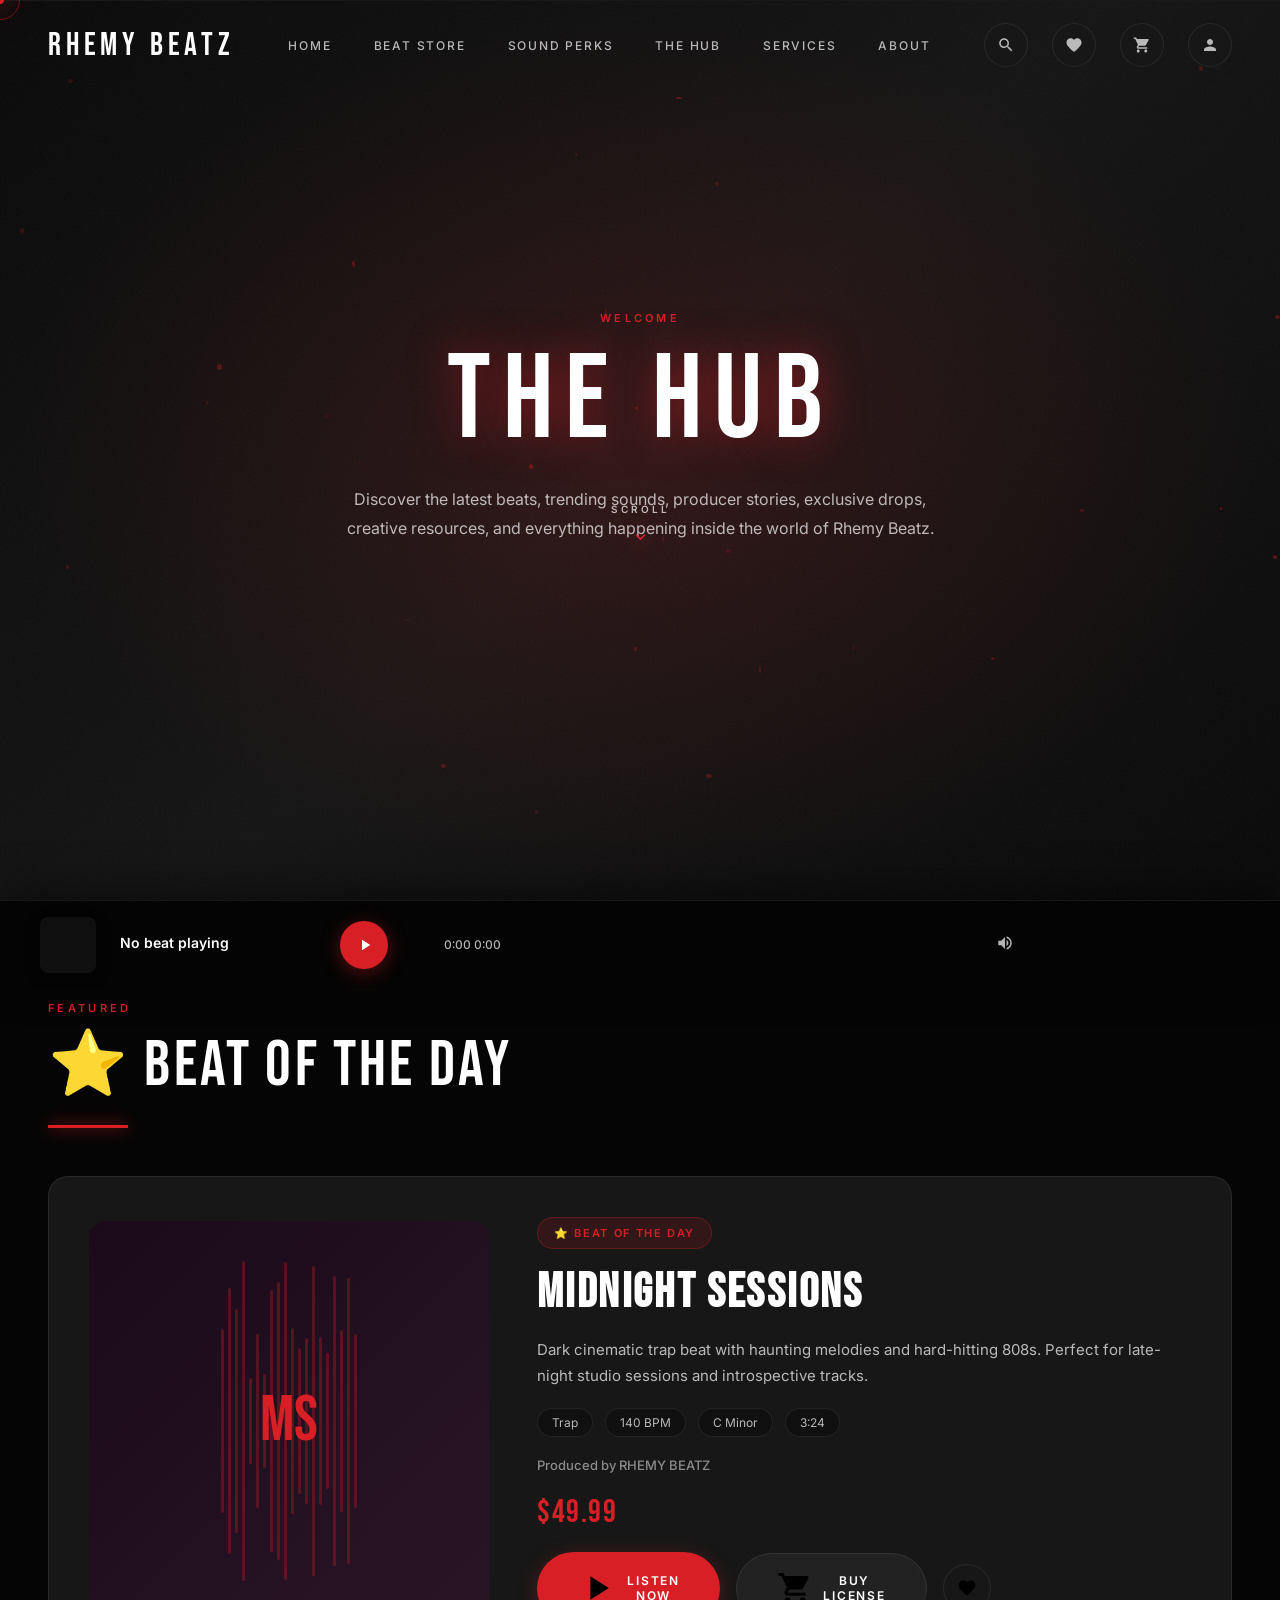
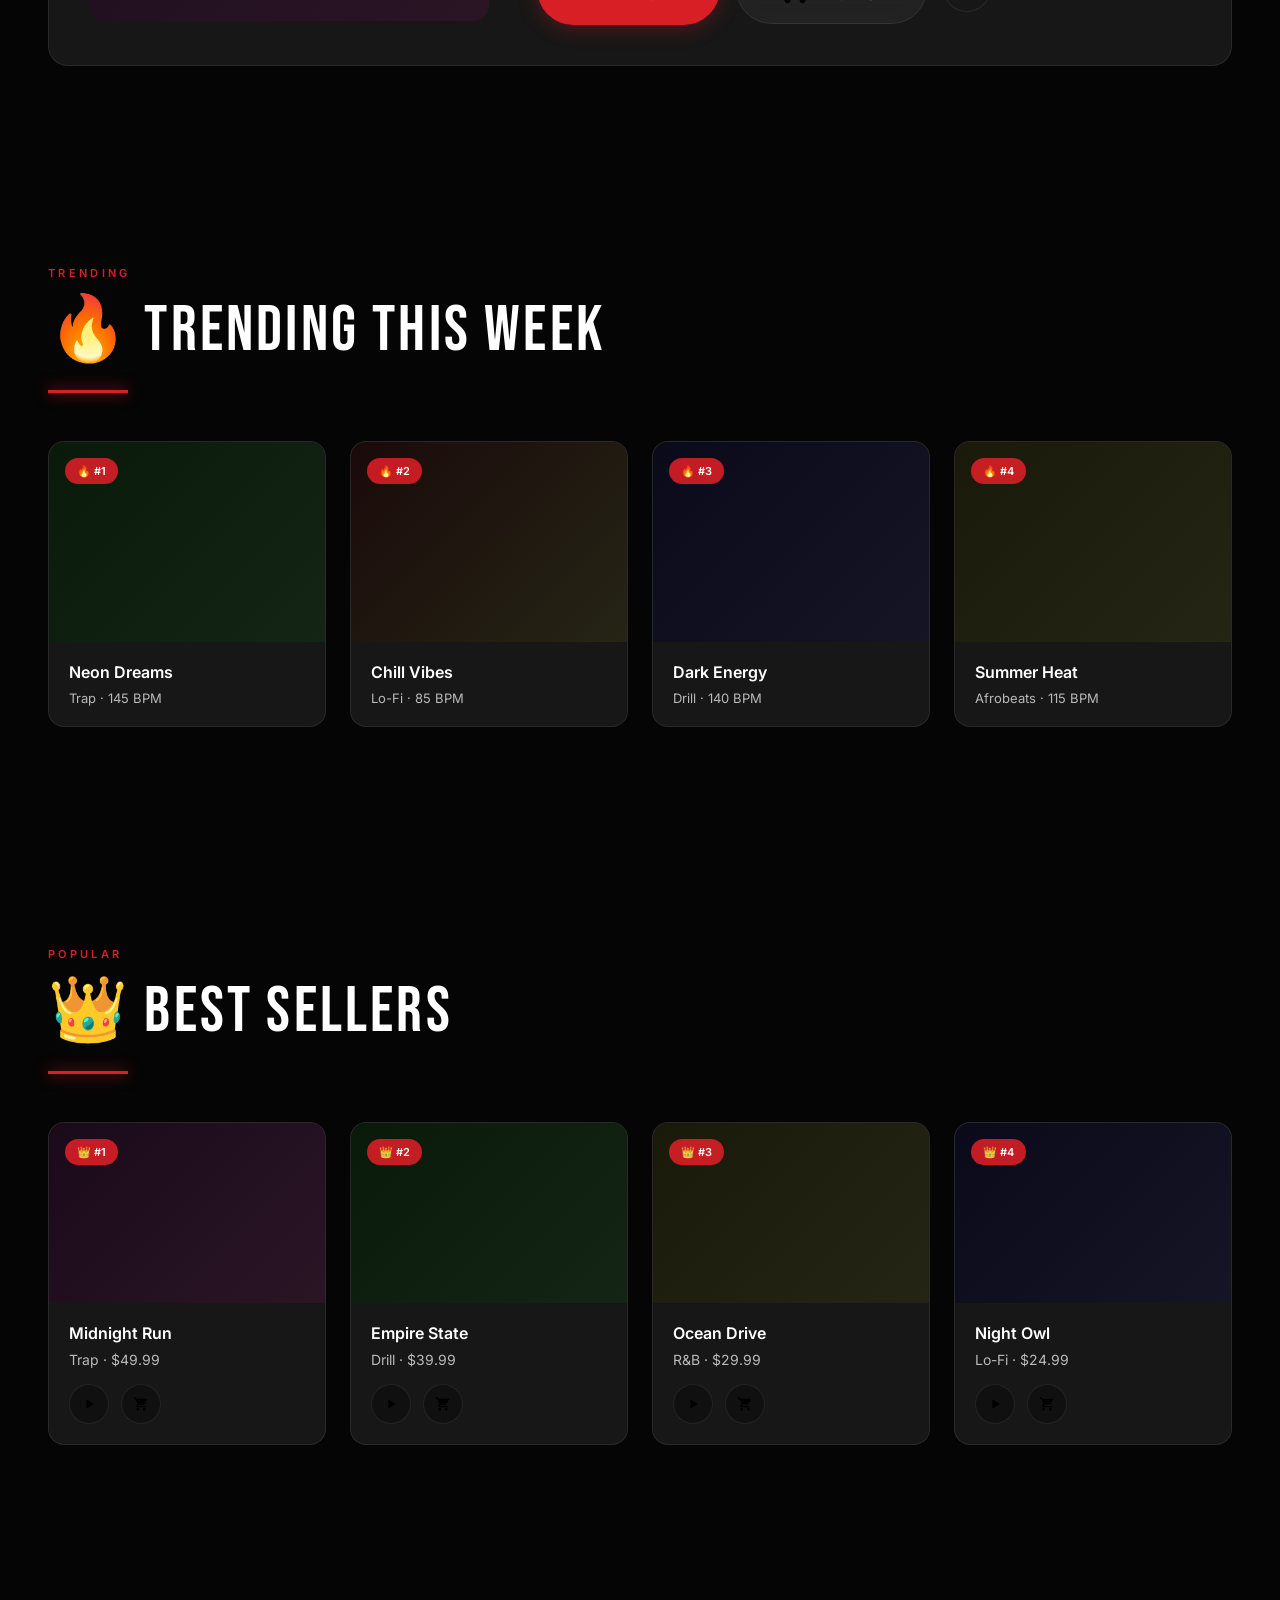
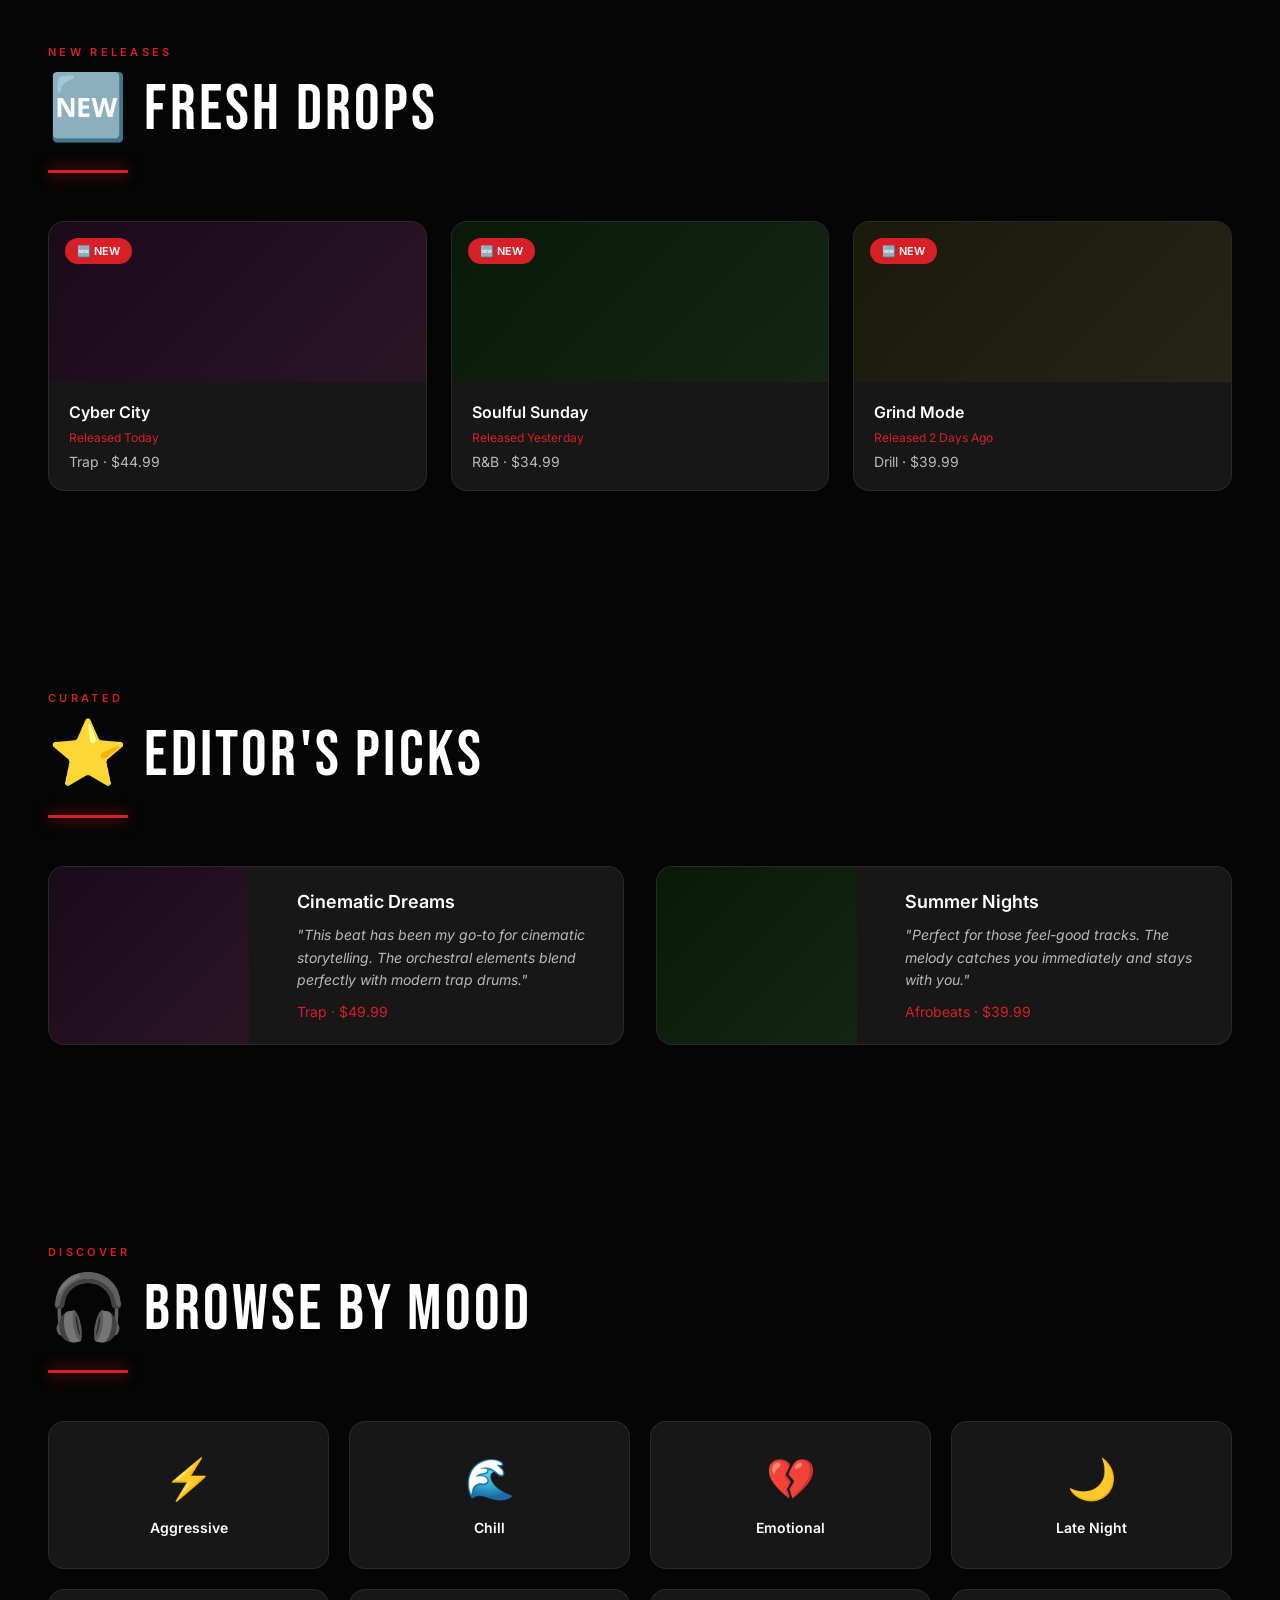
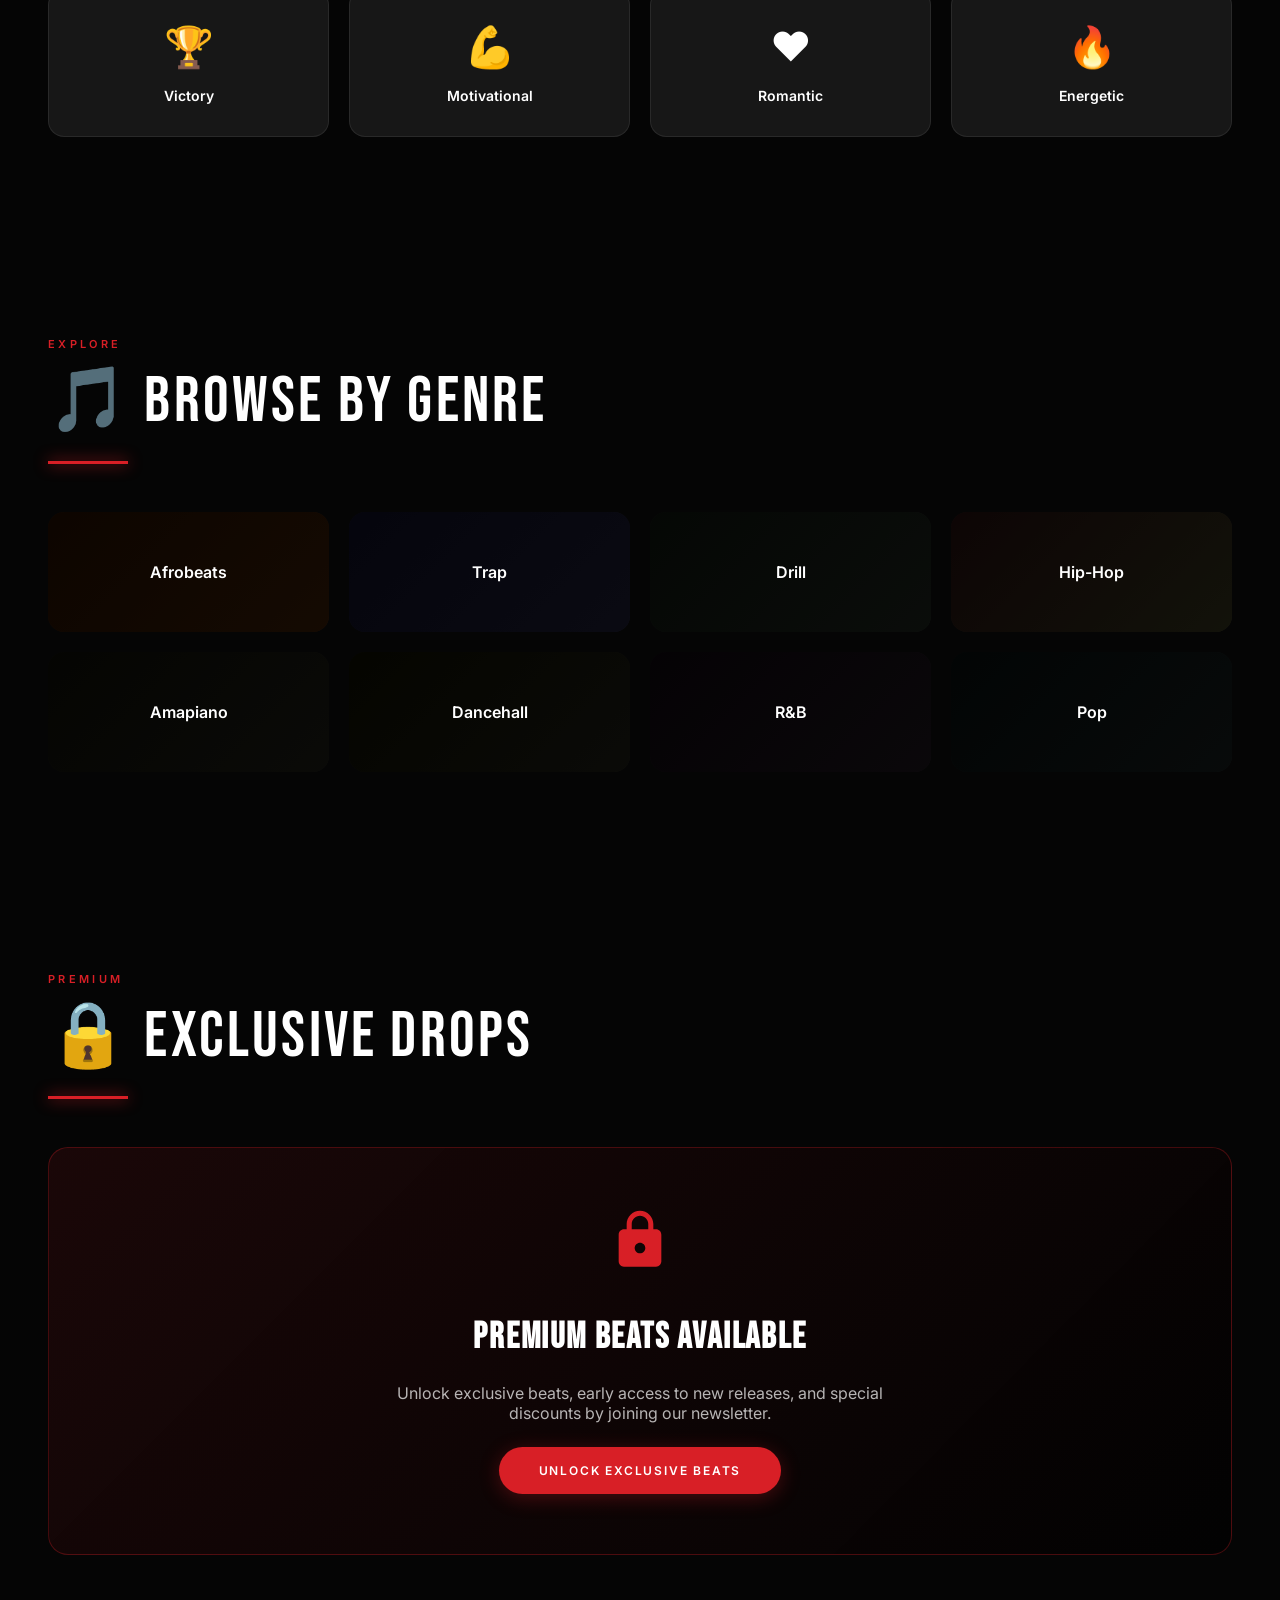
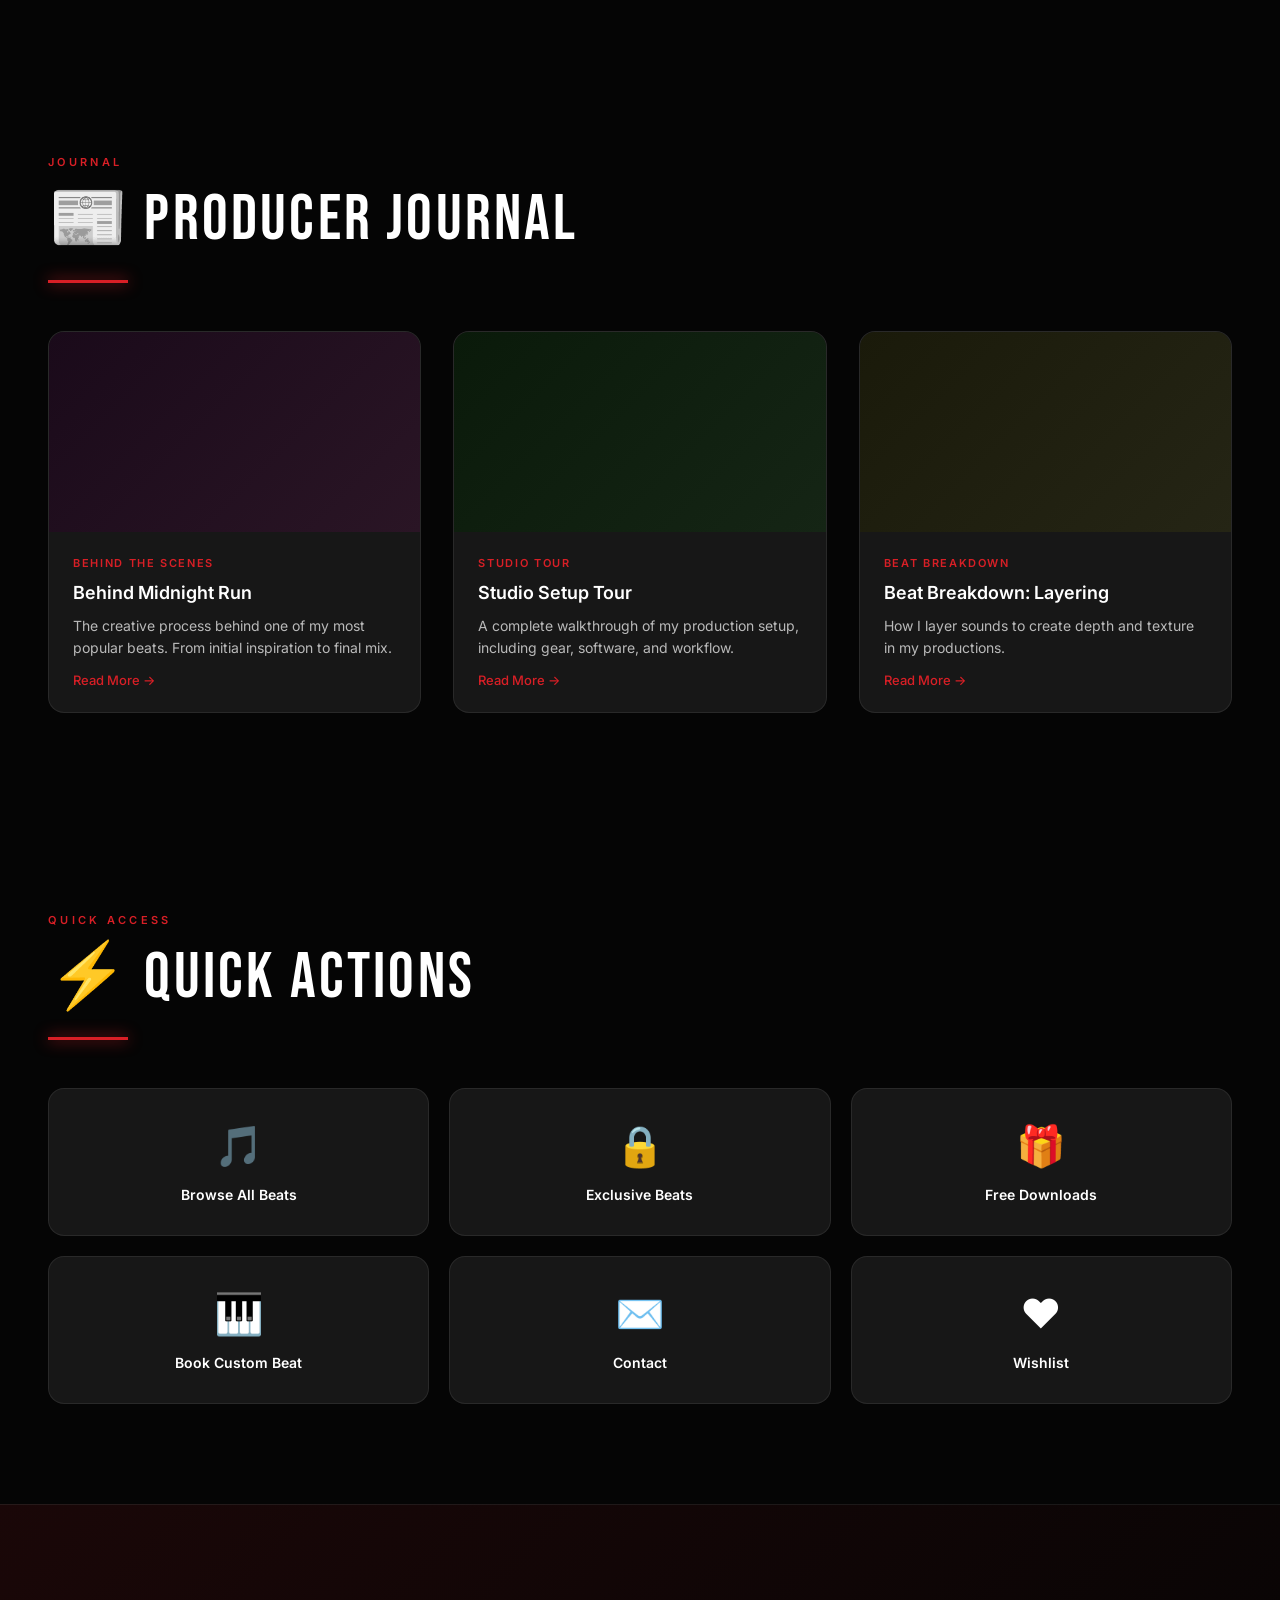
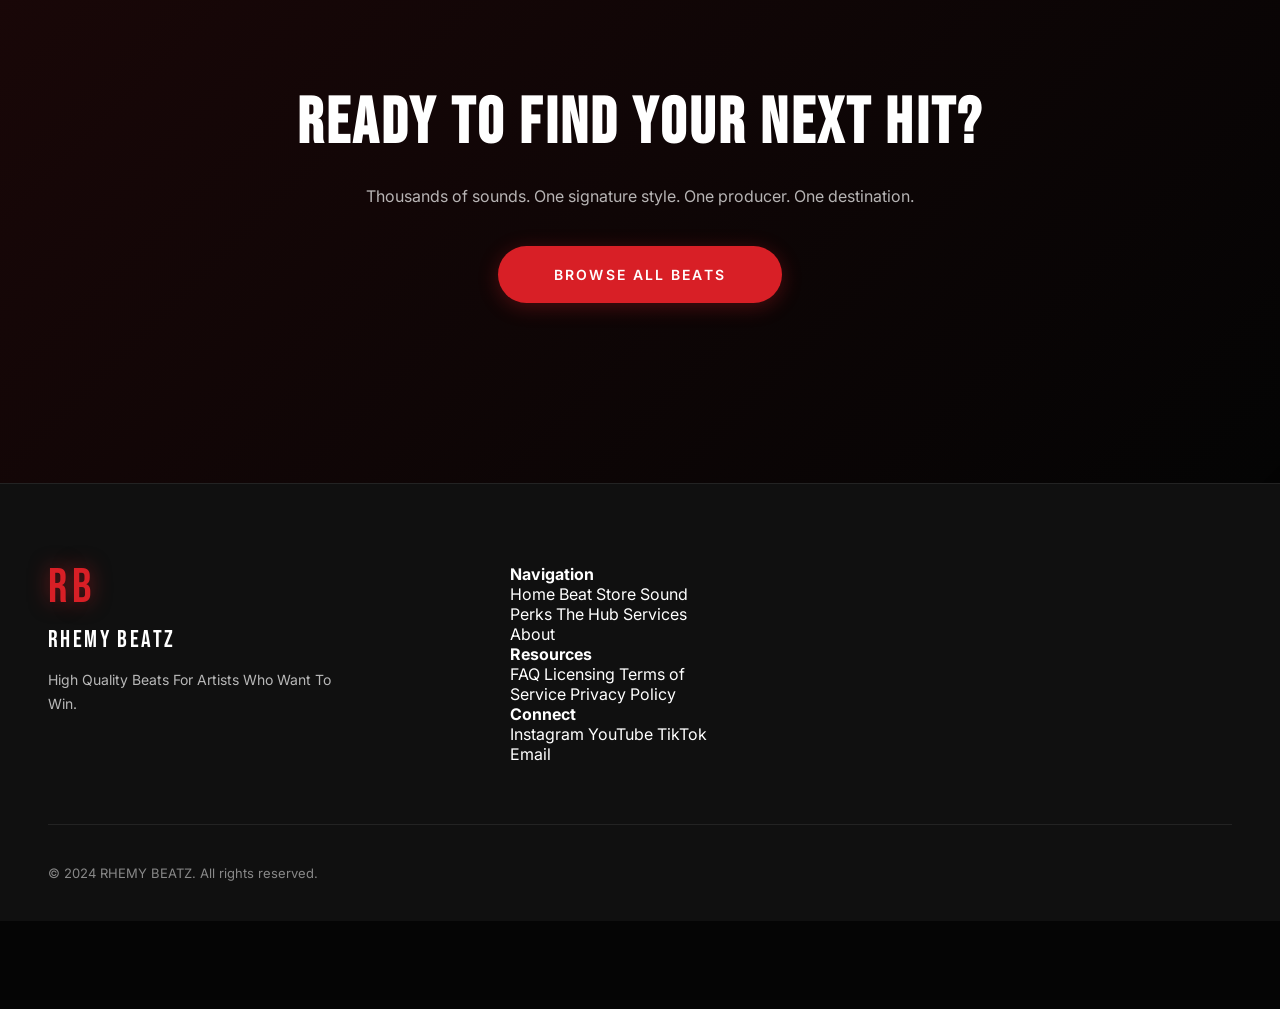
==== hub.html @ 39e66a31 "Fixed the fonts and branding names" ====
<!DOCTYPE html>
<html lang="en">
<head>
  <meta charset="UTF-8" />
  <meta name="viewport" content="width=device-width, initial-scale=1.0" />
  <title>The Hub | Rhemy Beatz</title>
  <meta name="description" content="Discover trending beats, fresh releases, producer stories, exclusive drops, curated collections, and everything happening inside the world of Rhemy Beatz." />
  <link rel="stylesheet" href="styles.css" />
</head>
<body>

<!-- ═══════════════════════════════════════════ LOADING SCREEN ══ -->
<div class="loading-screen" id="loading-screen">
  <div class="loading-particles" id="loading-particles"></div>
  <div class="loading-noise"></div>
  <div class="loading-vignette"></div>
  <div class="loading-content">
    <div class="loading-wordmark">RHEMY BEATZ</div>
    <div class="loading-waveform" id="loading-waveform"></div>
  </div>
</div>

<!-- ═══════════════════════════════════════════ CUSTOM CURSOR ══ -->
<div class="cursor" id="cursor"></div>
<div class="cursor-ring" id="cursor-ring"></div>

<!-- ═══════════════════════════════════════════ NAV ══ -->
<nav id="nav">
  <a href="index.html" class="nav-logo">RHEMY BEATZ</a>
  <div class="nav-links">
    <a href="index.html">Home</a>
    <a href="index.html#beats">Beat Store</a>
    <a href="index.html#sound-perks">Sound Perks</a>
    <a href="hub.html" class="active">The Hub</a>
    <a href="index.html#services">Services</a>
    <a href="index.html#about">About</a>
  </div>
  <div class="nav-actions">
    <button class="nav-action-btn" title="Search">
      <svg viewBox="0 0 24 24"><path d="M15.5 14h-.79l-.28-.27C15.41 12.59 16 11.11 16 9.5 16 5.91 13.09 3 9.5 3S3 5.91 3 9.5 5.91 16 9.5 16c1.61 0 3.09-.59 4.23-1.57l.27.28v.79l5 4.99L20.49 19l-4.99-5zm-6 0C7.01 14 5 11.99 5 9.5S7.01 5 9.5 5 14 7.01 14 9.5 11.99 14 9.5 14z"/></svg>
    </button>
    <button class="nav-action-btn" title="Wishlist">
      <svg viewBox="0 0 24 24"><path d="M12 21.35l-1.45-1.32C5.4 15.36 2 12.28 2 8.5 2 5.42 4.42 3 7.5 3c1.74 0 3.41.81 4.5 2.09C13.09 3.81 14.76 3 16.5 3 19.58 3 22 5.42 22 8.5c0 3.78-3.4 6.86-8.55 11.54L12 21.35z"/></svg>
    </button>
    <button class="nav-action-btn" title="Cart">
      <svg viewBox="0 0 24 24"><path d="M7 18c-1.1 0-1.99.9-1.99 2S5.9 22 7 22s2-.9 2-2-.9-2-2-2zM1 2v2h2l3.6 7.59-1.35 2.45c-.16.28-.25.61-.25.96 0 1.1.9 2 2 2h12v-2H7.42c-.14 0-.25-.11-.25-.25l.03-.12.9-1.63h7.45c.75 0 1.41-.41 1.75-1.03l3.58-6.49c.08-.14.12-.31.12-.48 0-.55-.45-1-1-1H5.21l-.94-2H1zm16 16c-1.1 0-1.99.9-1.99 2s.89 2 1.99 2 2-.9 2-2-.9-2-2-2z"/></svg>
    </button>
    <button class="nav-action-btn" title="Login">
      <svg viewBox="0 0 24 24"><path d="M12 12c2.21 0 4-1.79 4-4s-1.79-4-4-4-4 1.79-4 4 1.79 4 4 4zm0 2c-2.67 0-8 1.34-8 4v2h16v-2c0-2.66-5.33-4-8-4z"/></svg>
    </button>
    <button class="mobile-menu-btn" id="mobile-menu-btn" aria-label="Open menu" aria-expanded="false">
      <span class="hamburger-line"></span>
      <span class="hamburger-line"></span>
      <span class="hamburger-line"></span>
    </button>
  </div>
</nav>

<!-- ═══════════════════════════════════════════ MOBILE MENU ══ -->
<div class="mobile-menu" id="mobile-menu" aria-hidden="true">
  <div class="mobile-menu-overlay" id="mobile-menu-overlay"></div>
  <div class="mobile-menu-panel">
    <div class="mobile-menu-header">
      <div class="mobile-menu-logo">RHEMY BEATZ</div>
      <button class="mobile-menu-close" id="mobile-menu-close" aria-label="Close menu">
        <span class="hamburger-line"></span>
        <span class="hamburger-line"></span>
      </button>
    </div>
    <div class="mobile-menu-content">
      <nav class="mobile-menu-nav">
        <a href="index.html" class="mobile-menu-link" data-delay="0">Home</a>
        <a href="index.html#beats" class="mobile-menu-link" data-delay="50">Beat Store</a>
        <a href="index.html#sound-perks" class="mobile-menu-link" data-delay="100">Sound Perks</a>
        <a href="hub.html" class="mobile-menu-link active" data-delay="150">The Hub</a>
        <a href="index.html#services" class="mobile-menu-link" data-delay="200">Services</a>
        <a href="index.html#about" class="mobile-menu-link" data-delay="250">About</a>
      </nav>
      <div class="mobile-menu-divider"></div>
      <div class="mobile-menu-actions">
        <a href="#" class="mobile-menu-action" data-delay="300">
          <svg viewBox="0 0 24 24"><path d="M15.5 14h-.79l-.28-.27C15.41 12.59 16 11.11 16 9.5 16 5.91 13.09 3 9.5 3S3 5.91 3 9.5 5.91 16 9.5 16c1.61 0 3.09-.59 4.23-1.57l.27.28v.79l5 4.99L20.49 19l-4.99-5zm-6 0C7.01 14 5 11.99 5 9.5S7.01 5 9.5 5 14 7.01 14 9.5 11.99 14 9.5 14z"/></svg>
          Search
        </a>
        <a href="#" class="mobile-menu-action" data-delay="350">
          <svg viewBox="0 0 24 24"><path d="M12 21.35l-1.45-1.32C5.4 15.36 2 12.28 2 8.5 2 5.42 4.42 3 7.5 3c1.74 0 3.41.81 4.5 2.09C13.09 3.81 14.76 3 16.5 3 19.58 3 22 5.42 22 8.5c0 3.78-3.4 6.86-8.55 11.54L12 21.35z"/></svg>
          Wishlist
        </a>
        <a href="#" class="mobile-menu-action" data-delay="400">
          <svg viewBox="0 0 24 24"><path d="M7 18c-1.1 0-1.99.9-1.99 2S5.9 22 7 22s2-.9 2-2-.9-2-2-2zM1 2v2h2l3.6 7.59-1.35 2.45c-.16.28-.25.61-.25.96 0 1.1.9 2 2 2h12v-2H7.42c-.14 0-.25-.11-.25-.25l.03-.12.9-1.63h7.45c.75 0 1.41-.41 1.75-1.03l3.58-6.49c.08-.14.12-.31.12-.48 0-.55-.45-1-1-1H5.21l-.94-2H1zm16 16c-1.1 0-1.99.9-1.99 2s.89 2 1.99 2 2-.9 2-2-.9-2-2-2z"/></svg>
          Cart
        </a>
        <a href="#" class="mobile-menu-action" data-delay="450">
          <svg viewBox="0 0 24 24"><path d="M12 12c2.21 0 4-1.79 4-4s-1.79-4-4-4-4 1.79-4 4 1.79 4 4 4zm0 2c-2.67 0-8 1.34-8 4v2h16v-2c0-2.66-5.33-4-8-4z"/></svg>
          Login
        </a>
      </div>
      <div class="mobile-menu-now-playing" id="mobile-menu-now-playing">
        <div class="mobile-menu-np-art" id="mobile-menu-np-art">
          <span id="mobile-menu-np-initials"></span>
        </div>
        <div class="mobile-menu-np-info">
          <div class="mobile-menu-np-title" id="mobile-menu-np-title">No beat playing</div>
          <div class="mobile-menu-np-genre" id="mobile-menu-np-genre"></div>
        </div>
        <button class="mobile-menu-np-play" id="mobile-menu-np-play">
          <svg class="icon-play" viewBox="0 0 24 24"><path d="M8 5v14l11-7z"/></svg>
          <svg class="icon-pause" viewBox="0 0 24 24"><path d="M6 19h4V5H6v14zm8-14v14h4V5h-4z"/></svg>
        </button>
      </div>
    </div>
  </div>
</div>

<!-- ═══════════════════════════════════════════ THE HUB ══ -->
<section id="the-hub">
  <!-- Hero -->
  <div class="hub-hero">
    <div class="hub-hero-bg"></div>
    <div class="hub-hero-overlay"></div>
    <div class="hub-hero-noise"></div>
    <div class="hub-hero-particles" id="hub-hero-particles"></div>
    <div class="hub-hero-content">
      <div class="section-label">Welcome</div>
      <h1 class="hub-hero-title">THE HUB</h1>
      <p class="hub-hero-subtitle">Discover the latest beats, trending sounds, producer stories, exclusive drops, creative resources, and everything happening inside the world of Rhemy Beatz.</p>
      <div class="hub-hero-scroll">
        <div class="scroll-text">SCROLL</div>
        <div class="scroll-arrow">
          <svg viewBox="0 0 24 24"><path d="M7.41 8.59L12 13.17l4.59-4.58L18 10l-6 6-6-6 1.41-1.41z"/></svg>
        </div>
      </div>
    </div>
  </div>

  <!-- Beat of the Day -->
  <div class="hub-section">
    <div class="section-label">Featured</div>
    <h2 class="section-title">⭐ Beat of the Day</h2>
    <div class="section-divider"></div>
    <div class="beat-of-day">
      <div class="bod-artwork" style="background: linear-gradient(135deg, #1a0a1a 0%, #2a1525 100%)">
        <span class="bod-initials">MS</span>
        <div class="bod-waveform" id="bod-waveform"></div>
      </div>
      <div class="bod-content">
        <div class="bod-badge">⭐ Beat of the Day</div>
        <h3 class="bod-title">Midnight Sessions</h3>
        <p class="bod-desc">Dark cinematic trap beat with haunting melodies and hard-hitting 808s. Perfect for late-night studio sessions and introspective tracks.</p>
        <div class="bod-meta">
          <span class="bod-tag">Trap</span>
          <span class="bod-tag">140 BPM</span>
          <span class="bod-tag">C Minor</span>
          <span class="bod-tag">3:24</span>
        </div>
        <div class="bod-producer">Produced by RHEMY BEATZ</div>
        <div class="bod-price">$49.99</div>
        <div class="bod-actions">
          <button class="btn btn-primary" onclick="playBeat(1)">
            <svg viewBox="0 0 24 24"><path d="M8 5v14l11-7z"/></svg>
            Listen Now
          </button>
          <button class="btn btn-outline">
            <svg viewBox="0 0 24 24"><path d="M7 18c-1.1 0-1.99.9-1.99 2S5.9 22 7 22s2-.9 2-2-.9-2-2-2zM1 2v2h2l3.6 7.59-1.35 2.45c-.16.28-.25.61-.25.96 0 1.1.9 2 2 2h12v-2H7.42c-.14 0-.25-.11-.25-.25l.03-.12.9-1.63h7.45c.75 0 1.41-.41 1.75-1.03l3.58-6.49c.08-.14.12-.31.12-.48 0-.55-.45-1-1-1H5.21l-.94-2H1zm16 16c-1.1 0-1.99.9-1.99 2s.89 2 1.99 2 2-.9 2-2-.9-2-2-2z"/></svg>
            Buy License
          </button>
          <button class="bod-wishlist" title="Add to Wishlist">
            <svg viewBox="0 0 24 24"><path d="M12 21.35l-1.45-1.32C5.4 15.36 2 12.28 2 8.5 2 5.42 4.42 3 7.5 3c1.74 0 3.41.81 4.5 2.09C13.09 3.81 14.76 3 16.5 3 19.58 3 22 5.42 22 8.5c0 3.78-3.4 6.86-8.55 11.54L12 21.35z"/></svg>
          </button>
        </div>
      </div>
    </div>
  </div>

  <!-- Trending This Week -->
  <div class="hub-section">
    <div class="section-label">Trending</div>
    <h2 class="section-title">🔥 Trending This Week</h2>
    <div class="section-divider"></div>
    <div class="trending-carousel">
      <div class="trending-card">
        <div class="trending-artwork" style="background: linear-gradient(135deg, #0a1a0a 0%, #152515 100%)">
          <span class="trending-badge">🔥 #1</span>
          <div class="trending-waveform"></div>
        </div>
        <div class="trending-info">
          <h3 class="trending-title">Neon Dreams</h3>
          <div class="trending-meta">Trap · 145 BPM</div>
        </div>
      </div>
      <div class="trending-card">
        <div class="trending-artwork" style="background: linear-gradient(135deg, #1a0a0a 0%, #252515 100%)">
          <span class="trending-badge">🔥 #2</span>
          <div class="trending-waveform"></div>
        </div>
        <div class="trending-info">
          <h3 class="trending-title">Chill Vibes</h3>
          <div class="trending-meta">Lo-Fi · 85 BPM</div>
        </div>
      </div>
      <div class="trending-card">
        <div class="trending-artwork" style="background: linear-gradient(135deg, #0a0a1a 0%, #151525 100%)">
          <span class="trending-badge">🔥 #3</span>
          <div class="trending-waveform"></div>
        </div>
        <div class="trending-info">
          <h3 class="trending-title">Dark Energy</h3>
          <div class="trending-meta">Drill · 140 BPM</div>
        </div>
      </div>
      <div class="trending-card">
        <div class="trending-artwork" style="background: linear-gradient(135deg, #1a1a0a 0%, #252515 100%)">
          <span class="trending-badge">🔥 #4</span>
          <div class="trending-waveform"></div>
        </div>
        <div class="trending-info">
          <h3 class="trending-title">Summer Heat</h3>
          <div class="trending-meta">Afrobeats · 115 BPM</div>
        </div>
      </div>
    </div>
  </div>

  <!-- Best Sellers -->
  <div class="hub-section">
    <div class="section-label">Popular</div>
    <h2 class="section-title">👑 Best Sellers</h2>
    <div class="section-divider"></div>
    <div class="bestsellers-grid">
      <div class="bestseller-card">
        <div class="bestseller-artwork" style="background: linear-gradient(135deg, #1a0a1a 0%, #2a1525 100%)">
          <span class="bestseller-badge">👑 #1</span>
        </div>
        <div class="bestseller-info">
          <h3 class="bestseller-title">Midnight Run</h3>
          <div class="bestseller-meta">Trap · $49.99</div>
          <div class="bestseller-actions">
            <button class="bestseller-play" title="Quick Play">
              <svg viewBox="0 0 24 24"><path d="M8 5v14l11-7z"/></svg>
            </button>
            <button class="bestseller-buy" title="Quick Buy">
              <svg viewBox="0 0 24 24"><path d="M7 18c-1.1 0-1.99.9-1.99 2S5.9 22 7 22s2-.9 2-2-.9-2-2-2zM1 2v2h2l3.6 7.59-1.35 2.45c-.16.28-.25.61-.25.96 0 1.1.9 2 2 2h12v-2H7.42c-.14 0-.25-.11-.25-.25l.03-.12.9-1.63h7.45c.75 0 1.41-.41 1.75-1.03l3.58-6.49c.08-.14.12-.31.12-.48 0-.55-.45-1-1-1H5.21l-.94-2H1zm16 16c-1.1 0-1.99.9-1.99 2s.89 2 1.99 2 2-.9 2-2-.9-2-2-2z"/></svg>
            </button>
          </div>
        </div>
      </div>
      <div class="bestseller-card">
        <div class="bestseller-artwork" style="background: linear-gradient(135deg, #0a1a0a 0%, #152515 100%)">
          <span class="bestseller-badge">👑 #2</span>
        </div>
        <div class="bestseller-info">
          <h3 class="bestseller-title">Empire State</h3>
          <div class="bestseller-meta">Drill · $39.99</div>
          <div class="bestseller-actions">
            <button class="bestseller-play" title="Quick Play">
              <svg viewBox="0 0 24 24"><path d="M8 5v14l11-7z"/></svg>
            </button>
            <button class="bestseller-buy" title="Quick Buy">
              <svg viewBox="0 0 24 24"><path d="M7 18c-1.1 0-1.99.9-1.99 2S5.9 22 7 22s2-.9 2-2-.9-2-2-2zM1 2v2h2l3.6 7.59-1.35 2.45c-.16.28-.25.61-.25.96 0 1.1.9 2 2 2h12v-2H7.42c-.14 0-.25-.11-.25-.25l.03-.12.9-1.63h7.45c.75 0 1.41-.41 1.75-1.03l3.58-6.49c.08-.14.12-.31.12-.48 0-.55-.45-1-1-1H5.21l-.94-2H1zm16 16c-1.1 0-1.99.9-1.99 2s.89 2 1.99 2 2-.9 2-2-.9-2-2-2z"/></svg>
            </button>
          </div>
        </div>
      </div>
      <div class="bestseller-card">
        <div class="bestseller-artwork" style="background: linear-gradient(135deg, #1a1a0a 0%, #252515 100%)">
          <span class="bestseller-badge">👑 #3</span>
        </div>
        <div class="bestseller-info">
          <h3 class="bestseller-title">Ocean Drive</h3>
          <div class="bestseller-meta">R&B · $29.99</div>
          <div class="bestseller-actions">
            <button class="bestseller-play" title="Quick Play">
              <svg viewBox="0 0 24 24"><path d="M8 5v14l11-7z"/></svg>
            </button>
            <button class="bestseller-buy" title="Quick Buy">
              <svg viewBox="0 0 24 24"><path d="M7 18c-1.1 0-1.99.9-1.99 2S5.9 22 7 22s2-.9 2-2-.9-2-2-2zM1 2v2h2l3.6 7.59-1.35 2.45c-.16.28-.25.61-.25.96 0 1.1.9 2 2 2h12v-2H7.42c-.14 0-.25-.11-.25-.25l.03-.12.9-1.63h7.45c.75 0 1.41-.41 1.75-1.03l3.58-6.49c.08-.14.12-.31.12-.48 0-.55-.45-1-1-1H5.21l-.94-2H1zm16 16c-1.1 0-1.99.9-1.99 2s.89 2 1.99 2 2-.9 2-2-.9-2-2-2z"/></svg>
            </button>
          </div>
        </div>
      </div>
      <div class="bestseller-card">
        <div class="bestseller-artwork" style="background: linear-gradient(135deg, #0a0a1a 0%, #151525 100%)">
          <span class="bestseller-badge">👑 #4</span>
        </div>
        <div class="bestseller-info">
          <h3 class="bestseller-title">Night Owl</h3>
          <div class="bestseller-meta">Lo-Fi · $24.99</div>
          <div class="bestseller-actions">
            <button class="bestseller-play" title="Quick Play">
              <svg viewBox="0 0 24 24"><path d="M8 5v14l11-7z"/></svg>
            </button>
            <button class="bestseller-buy" title="Quick Buy">
              <svg viewBox="0 0 24 24"><path d="M7 18c-1.1 0-1.99.9-1.99 2S5.9 22 7 22s2-.9 2-2-.9-2-2-2zM1 2v2h2l3.6 7.59-1.35 2.45c-.16.28-.25.61-.25.96 0 1.1.9 2 2 2h12v-2H7.42c-.14 0-.25-.11-.25-.25l.03-.12.9-1.63h7.45c.75 0 1.41-.41 1.75-1.03l3.58-6.49c.08-.14.12-.31.12-.48 0-.55-.45-1-1-1H5.21l-.94-2H1zm16 16c-1.1 0-1.99.9-1.99 2s.89 2 1.99 2 2-.9 2-2-.9-2-2-2z"/></svg>
            </button>
          </div>
        </div>
      </div>
    </div>
  </div>

  <!-- Fresh Drops -->
  <div class="hub-section">
    <div class="section-label">New Releases</div>
    <h2 class="section-title">🆕 Fresh Drops</h2>
    <div class="section-divider"></div>
    <div class="fresh-drops-grid">
      <div class="fresh-drop-card">
        <div class="fresh-drop-artwork" style="background: linear-gradient(135deg, #1a0a1a 0%, #2a1525 100%)">
          <span class="fresh-badge">🆕 NEW</span>
        </div>
        <div class="fresh-drop-info">
          <h3 class="fresh-drop-title">Cyber City</h3>
          <div class="fresh-drop-date">Released Today</div>
          <div class="fresh-drop-meta">Trap · $44.99</div>
        </div>
      </div>
      <div class="fresh-drop-card">
        <div class="fresh-drop-artwork" style="background: linear-gradient(135deg, #0a1a0a 0%, #152515 100%)">
          <span class="fresh-badge">🆕 NEW</span>
        </div>
        <div class="fresh-drop-info">
          <h3 class="fresh-drop-title">Soulful Sunday</h3>
          <div class="fresh-drop-date">Released Yesterday</div>
          <div class="fresh-drop-meta">R&B · $34.99</div>
        </div>
      </div>
      <div class="fresh-drop-card">
        <div class="fresh-drop-artwork" style="background: linear-gradient(135deg, #1a1a0a 0%, #252515 100%)">
          <span class="fresh-badge">🆕 NEW</span>
        </div>
        <div class="fresh-drop-info">
          <h3 class="fresh-drop-title">Grind Mode</h3>
          <div class="fresh-drop-date">Released 2 Days Ago</div>
          <div class="fresh-drop-meta">Drill · $39.99</div>
        </div>
      </div>
    </div>
  </div>

  <!-- Editor's Picks -->
  <div class="hub-section">
    <div class="section-label">Curated</div>
    <h2 class="section-title">⭐ Editor's Picks</h2>
    <div class="section-divider"></div>
    <div class="editors-picks">
      <div class="editors-pick-card">
        <div class="editors-pick-artwork" style="background: linear-gradient(135deg, #1a0a1a 0%, #2a1525 100%)"></div>
        <div class="editors-pick-content">
          <h3 class="editors-pick-title">Cinematic Dreams</h3>
          <p class="editors-pick-note">"This beat has been my go-to for cinematic storytelling. The orchestral elements blend perfectly with modern trap drums."</p>
          <div class="editors-pick-meta">Trap · $49.99</div>
        </div>
      </div>
      <div class="editors-pick-card">
        <div class="editors-pick-artwork" style="background: linear-gradient(135deg, #0a1a0a 0%, #152515 100%)"></div>
        <div class="editors-pick-content">
          <h3 class="editors-pick-title">Summer Nights</h3>
          <p class="editors-pick-note">"Perfect for those feel-good tracks. The melody catches you immediately and stays with you."</p>
          <div class="editors-pick-meta">Afrobeats · $39.99</div>
        </div>
      </div>
    </div>
  </div>

  <!-- Browse by Mood -->
  <div class="hub-section">
    <div class="section-label">Discover</div>
    <h2 class="section-title">🎧 Browse by Mood</h2>
    <div class="section-divider"></div>
    <div class="mood-grid">
      <a href="index.html#beats" class="mood-card" data-mood="aggressive">
        <div class="mood-icon">⚡</div>
        <h3 class="mood-name">Aggressive</h3>
      </a>
      <a href="index.html#beats" class="mood-card" data-mood="chill">
        <div class="mood-icon">🌊</div>
        <h3 class="mood-name">Chill</h3>
      </a>
      <a href="index.html#beats" class="mood-card" data-mood="emotional">
        <div class="mood-icon">💔</div>
        <h3 class="mood-name">Emotional</h3>
      </a>
      <a href="index.html#beats" class="mood-card" data-mood="late-night">
        <div class="mood-icon">🌙</div>
        <h3 class="mood-name">Late Night</h3>
      </a>
      <a href="index.html#beats" class="mood-card" data-mood="victory">
        <div class="mood-icon">🏆</div>
        <h3 class="mood-name">Victory</h3>
      </a>
      <a href="index.html#beats" class="mood-card" data-mood="motivational">
        <div class="mood-icon">💪</div>
        <h3 class="mood-name">Motivational</h3>
      </a>
      <a href="index.html#beats" class="mood-card" data-mood="romantic">
        <div class="mood-icon">❤️</div>
        <h3 class="mood-name">Romantic</h3>
      </a>
      <a href="index.html#beats" class="mood-card" data-mood="energetic">
        <div class="mood-icon">🔥</div>
        <h3 class="mood-name">Energetic</h3>
      </a>
    </div>
  </div>

  <!-- Browse by Genre -->
  <div class="hub-section">
    <div class="section-label">Explore</div>
    <h2 class="section-title">🎵 Browse by Genre</h2>
    <div class="section-divider"></div>
    <div class="hub-genres-grid">
      <a href="index.html#beats" class="hub-genre-card" data-genre="Afrobeats">
        <div class="hub-genre-bg" style="background: linear-gradient(135deg, #1a0a00 0%, #2a1505 100%)"></div>
        <div class="hub-genre-content">
          <h3 class="hub-genre-name">Afrobeats</h3>
        </div>
      </a>
      <a href="index.html#beats" class="hub-genre-card" data-genre="Trap">
        <div class="hub-genre-bg" style="background: linear-gradient(135deg, #0a0a1a 0%, #151525 100%)"></div>
        <div class="hub-genre-content">
          <h3 class="hub-genre-name">Trap</h3>
        </div>
      </a>
      <a href="index.html#beats" class="hub-genre-card" data-genre="Drill">
        <div class="hub-genre-bg" style="background: linear-gradient(135deg, #0a0f0a 0%, #151a15 100%)"></div>
        <div class="hub-genre-content">
          <h3 class="hub-genre-name">Drill</h3>
        </div>
      </a>
      <a href="index.html#beats" class="hub-genre-card" data-genre="Hip-Hop">
        <div class="hub-genre-bg" style="background: linear-gradient(135deg, #1a0a0a 0%, #252515 100%)"></div>
        <div class="hub-genre-content">
          <h3 class="hub-genre-name">Hip-Hop</h3>
        </div>
      </a>
      <a href="index.html#beats" class="hub-genre-card" data-genre="Amapiano">
        <div class="hub-genre-bg" style="background: linear-gradient(135deg, #0a0a05 0%, #151510 100%)"></div>
        <div class="hub-genre-content">
          <h3 class="hub-genre-name">Amapiano</h3>
        </div>
      </a>
      <a href="index.html#beats" class="hub-genre-card" data-genre="Dancehall">
        <div class="hub-genre-bg" style="background: linear-gradient(135deg, #0a0a00 0%, #151510 100%)"></div>
        <div class="hub-genre-content">
          <h3 class="hub-genre-name">Dancehall</h3>
        </div>
      </a>
      <a href="index.html#beats" class="hub-genre-card" data-genre="R&B">
        <div class="hub-genre-bg" style="background: linear-gradient(135deg, #0a050a 0%, #151015 100%)"></div>
        <div class="hub-genre-content">
          <h3 class="hub-genre-name">R&B</h3>
        </div>
      </a>
      <a href="index.html#beats" class="hub-genre-card" data-genre="Pop">
        <div class="hub-genre-bg" style="background: linear-gradient(135deg, #050a0a 0%, #101515 100%)"></div>
        <div class="hub-genre-content">
          <h3 class="hub-genre-name">Pop</h3>
        </div>
      </a>
    </div>
  </div>

  <!-- Exclusive Drops -->
  <div class="hub-section">
    <div class="section-label">Premium</div>
    <h2 class="section-title">🔒 Exclusive Drops</h2>
    <div class="section-divider"></div>
    <div class="exclusive-section">
      <div class="exclusive-card">
        <div class="exclusive-lock">
          <svg viewBox="0 0 24 24"><path d="M18 8h-1V6c0-2.76-2.24-5-5-5S7 3.24 7 6v2H6c-1.1 0-2 .9-2 2v10c0 1.1.9 2 2 2h12c1.1 0 2-.9 2-2V10c0-1.1-.9-2-2-2zm-6 9c-1.1 0-2-.9-2-2s.9-2 2-2 2 .9 2 2-.9 2-2 2zm3.1-9H8.9V6c0-1.71 1.39-3.1 3.1-3.1 1.71 0 3.1 1.39 3.1 3.1v2z"/></svg>
        </div>
        <h3 class="exclusive-title">Premium Beats Available</h3>
        <p class="exclusive-desc">Unlock exclusive beats, early access to new releases, and special discounts by joining our newsletter.</p>
        <button class="btn btn-primary">Unlock Exclusive Beats</button>
      </div>
    </div>
  </div>

  <!-- Producer Journal -->
  <div class="hub-section">
    <div class="section-label">Journal</div>
    <h2 class="section-title">📰 Producer Journal</h2>
    <div class="section-divider"></div>
    <div class="journal-grid">
      <article class="journal-card">
        <div class="journal-image" style="background: linear-gradient(135deg, #1a0a1a 0%, #2a1525 100%)"></div>
        <div class="journal-content">
          <div class="journal-category">Behind the Scenes</div>
          <h3 class="journal-title">Behind Midnight Run</h3>
          <p class="journal-excerpt">The creative process behind one of my most popular beats. From initial inspiration to final mix.</p>
          <a href="#" class="journal-link">Read More →</a>
        </div>
      </article>
      <article class="journal-card">
        <div class="journal-image" style="background: linear-gradient(135deg, #0a1a0a 0%, #152515 100%)"></div>
        <div class="journal-content">
          <div class="journal-category">Studio Tour</div>
          <h3 class="journal-title">Studio Setup Tour</h3>
          <p class="journal-excerpt">A complete walkthrough of my production setup, including gear, software, and workflow.</p>
          <a href="#" class="journal-link">Read More →</a>
        </div>
      </article>
      <article class="journal-card">
        <div class="journal-image" style="background: linear-gradient(135deg, #1a1a0a 0%, #252515 100%)"></div>
        <div class="journal-content">
          <div class="journal-category">Beat Breakdown</div>
          <h3 class="journal-title">Beat Breakdown: Layering</h3>
          <p class="journal-excerpt">How I layer sounds to create depth and texture in my productions.</p>
          <a href="#" class="journal-link">Read More →</a>
        </div>
      </article>
    </div>
  </div>

  <!-- Quick Actions -->
  <div class="hub-section">
    <div class="section-label">Quick Access</div>
    <h2 class="section-title">⚡ Quick Actions</h2>
    <div class="section-divider"></div>
    <div class="quick-actions-grid">
      <a href="index.html#beats" class="quick-action-card">
        <div class="quick-action-icon">🎵</div>
        <h3 class="quick-action-title">Browse All Beats</h3>
      </a>
      <a href="index.html#beats" class="quick-action-card">
        <div class="quick-action-icon">🔒</div>
        <h3 class="quick-action-title">Exclusive Beats</h3>
      </a>
      <a href="index.html#sound-perks" class="quick-action-card">
        <div class="quick-action-icon">🎁</div>
        <h3 class="quick-action-title">Free Downloads</h3>
      </a>
      <a href="index.html#services" class="quick-action-card">
        <div class="quick-action-icon">🎹</div>
        <h3 class="quick-action-title">Book Custom Beat</h3>
      </a>
      <a href="index.html#contact" class="quick-action-card">
        <div class="quick-action-icon">✉️</div>
        <h3 class="quick-action-title">Contact</h3>
      </a>
      <a href="#" class="quick-action-card">
        <div class="quick-action-icon">❤️</div>
        <h3 class="quick-action-title">Wishlist</h3>
      </a>
    </div>
  </div>

  <!-- Final CTA -->
  <div class="hub-section hub-cta-section">
    <div class="hub-cta">
      <h2 class="hub-cta-title">READY TO FIND YOUR NEXT HIT?</h2>
      <p class="hub-cta-subtitle">Thousands of sounds. One signature style. One producer. One destination.</p>
      <a href="index.html#beats" class="btn btn-primary btn-large">BROWSE ALL BEATS</a>
    </div>
  </div>
</section>

<!-- ═══════════════════════════════════════════ FOOTER ══ -->
<footer id="footer">
  <div class="footer-content">
    <div class="footer-brand">
      <div class="footer-monogram">RB</div>
      <div class="footer-name">RHEMY BEATZ</div>
      <p class="footer-tagline">High Quality Beats For Artists Who Want To Win.</p>
    </div>
    <div class="footer-nav">
      <div class="footer-column">
        <h4 class="footer-title">Navigation</h4>
        <a href="index.html">Home</a>
        <a href="index.html#beats">Beat Store</a>
        <a href="index.html#sound-perks">Sound Perks</a>
        <a href="hub.html">The Hub</a>
        <a href="index.html#services">Services</a>
        <a href="index.html#about">About</a>
      </div>
      <div class="footer-column">
        <h4 class="footer-title">Resources</h4>
        <a href="#">FAQ</a>
        <a href="#">Licensing</a>
        <a href="#">Terms of Service</a>
        <a href="#">Privacy Policy</a>
      </div>
      <div class="footer-column">
        <h4 class="footer-title">Connect</h4>
        <a href="https://instagram.com" target="_blank">Instagram</a>
        <a href="https://youtube.com" target="_blank">YouTube</a>
        <a href="https://tiktok.com" target="_blank">TikTok</a>
        <a href="mailto:bookdjrhemy@gmail.com">Email</a>
      </div>
    </div>
  </div>
  <div class="footer-bottom">
    <p class="footer-copyright">© 2024 RHEMY BEATZ. All rights reserved.</p>
  </div>
</footer>

<!-- ═══════════════════════════════════════════ PLAYER ══ -->
<div id="player">
  <div class="player-art" id="player-art">
    <span id="player-art-initials"></span>
  </div>
  <div class="player-info">
    <div class="player-title" id="player-title">No beat playing</div>
    <div class="player-genre" id="player-genre"></div>
  </div>
  <div class="player-controls">
    <button class="player-btn" id="prev-btn" title="Previous">
      <svg viewBox="0 0 24 24"><path d="M6 6h2v12H6zm3.5 6l8.5 6V6z"/></svg>
    </button>
    <button class="player-btn play-pause-btn" id="play-pause-btn" title="Play/Pause">
      <svg class="icon-play" viewBox="0 0 24 24"><path d="M8 5v14l11-7z"/></svg>
      <svg class="icon-pause" viewBox="0 0 24 24"><path d="M6 19h4V5H6v14zm8-14v14h4V5h-4z"/></svg>
    </button>
    <button class="player-btn" id="next-btn" title="Next">
      <svg viewBox="0 0 24 24"><path d="M6 18l8.5-6L6 6v12zM16 6v12h2V6h-2z"/></svg>
    </button>
  </div>
  <div class="player-progress">
    <div class="progress-bar" id="progress-bar">
      <div class="progress-fill" id="progress-fill"></div>
    </div>
    <div class="progress-time">
      <span id="current-time">0:00</span>
      <span id="total-time">0:00</span>
    </div>
  </div>
  <div class="player-volume">
    <button class="volume-btn" id="volume-btn" title="Volume">
      <svg viewBox="0 0 24 24"><path d="M3 9v6h4l5 5V4L7 9H3zm13.5 3c0-1.77-1.02-3.29-2.5-4.03v8.05c1.48-.73 2.5-2.25 2.5-4.02zM14 3.23v2.06c2.89.86 5 3.54 5 6.71s-2.11 5.85-5 6.71v2.06c4.01-.91 7-4.49 7-8.77s-2.99-7.86-7-8.77z"/></svg>
    </button>
    <div class="volume-slider" id="volume-slider">
      <div class="volume-fill" id="volume-fill"></div>
    </div>
  </div>
  <div class="player-waveform" id="player-waveform"></div>
</div>

<!-- ═══════════════════════════════════════════ SCRIPT ══ -->
<script src="script.js"></script>

</body>
</html>
---- styles.css ----
@import url('https://fonts.googleapis.com/css2?family=Bebas+Neue&family=Anton&family=Inter:wght@300;400;500;600;700&family=Manrope:wght@300;400;500;600;700&display=swap');

*, *::before, *::after { box-sizing: border-box; margin: 0; padding: 0; }

:root {
  --bg: #050505;
  --bg-secondary: #101010;
  --bg-card: #171717;
  --bg-card2: #0a0a0a;
  --border: rgba(255,255,255,0.08);
  --accent: #D81F26;
  --accent-hover: #FF4040;
  --accent-bg: rgba(216,31,38,0.1);
  --text: #FFFFFF;
  --text-muted: rgba(255,255,255,0.70);
  --text-dim: rgba(255,255,255,0.50);
  --radius: 12px;
  --player-h: 88px;
}

html { scroll-behavior: smooth; }

body {
  font-family: 'Inter', 'Manrope', sans-serif;
  background: var(--bg);
  color: var(--text);
  min-height: 100vh;
  padding-bottom: var(--player-h);
  cursor: none;
}

a { color: inherit; text-decoration: none; }
img { max-width: 100%; display: block; }
button { cursor: pointer; border: none; background: none; font-family: inherit; }

/* ─── CUSTOM CURSOR ─────────────────────────── */
.cursor {
  position: fixed;
  width: 8px;
  height: 8px;
  background: var(--accent);
  border-radius: 50%;
  pointer-events: none;
  z-index: 9999;
  transform: translate(-50%, -50%);
  box-shadow: 0 0 20px var(--accent), 0 0 40px var(--accent);
  transition: transform 0.15s ease, opacity 0.15s ease, width 0.2s ease, height 0.2s ease;
}
.cursor-ring {
  position: fixed;
  width: 40px;
  height: 40px;
  border: 1px solid rgba(216,31,38,0.5);
  border-radius: 50%;
  pointer-events: none;
  z-index: 9998;
  transform: translate(-50%, -50%);
  transition: transform 0.3s ease, width 0.3s ease, height 0.3s ease, border-color 0.3s ease;
}
.cursor.hovering {
  transform: translate(-50%, -50%) scale(2);
}
.cursor-ring.hovering {
  width: 60px;
  height: 60px;
  border-color: var(--accent);
}
.cursor.play-mode {
  width: 12px;
  height: 12px;
  background: #fff;
}
.cursor.heart-mode {
  width: 10px;
  height: 10px;
  background: var(--accent);
  border-radius: 50% 50% 50% 50% / 60% 60% 40% 40%;
}
.cursor.cart-mode {
  width: 14px;
  height: 14px;
  background: var(--accent);
  border-radius: 2px;
}

/* ─── LOADING SCREEN ───────────────────────── */
.loading-screen {
  position: fixed;
  inset: 0;
  background: #000;
  z-index: 10000;
  display: flex;
  align-items: center;
  justify-content: center;
  flex-direction: column;
  transition: opacity 1s ease, visibility 1s ease;
  overflow: hidden;
}
.loading-screen.hidden {
  opacity: 0;
  visibility: hidden;
}
.loading-particles {
  position: absolute;
  inset: 0;
  pointer-events: none;
}
.loading-noise {
  position: absolute;
  inset: 0;
  opacity: 0.04;
  background-image: url("data:image/svg+xml,%3Csvg viewBox='0 0 256 256' xmlns='http://www.w3.org/2000/svg'%3E%3Cfilter id='noise'%3E%3CfeTurbulence type='fractalNoise' baseFrequency='0.9' numOctaves='4' stitchTiles='stitch'/%3E%3C/filter%3E%3Crect width='100%25' height='100%25' filter='url(%23noise)'/%3E%3C/svg%3E");
  pointer-events: none;
}
.loading-vignette {
  position: absolute;
  inset: 0;
  background: radial-gradient(ellipse 70% 70% at 50% 50%, transparent 0%, rgba(0,0,0,0.8) 100%);
  pointer-events: none;
}
.loading-content {
  position: relative;
  z-index: 2;
  display: flex;
  flex-direction: column;
  align-items: center;
  gap: 32px;
}
.loading-wordmark {
  font-family: 'Bebas Neue', 'Anton', sans-serif;
  font-size: clamp(48px, 12vw, 120px);
  font-weight: 400;
  color: var(--text);
  letter-spacing: 0.15em;
  text-transform: uppercase;
  position: relative;
  animation: wordmarkFadeIn 1.5s ease both;
}
.loading-wordmark::before {
  content: '';
  position: absolute;
  inset: -4px;
  background: linear-gradient(90deg, transparent, rgba(216,31,38,0.3), transparent);
  z-index: -1;
  animation: lightSweep 2.5s ease-in-out infinite;
  filter: blur(8px);
}
@keyframes wordmarkFadeIn {
  from { opacity: 0; transform: translateY(20px); }
  to { opacity: 1; transform: translateY(0); }
}
@keyframes lightSweep {
  0%, 100% { opacity: 0; transform: translateX(-100%); }
  50% { opacity: 1; transform: translateX(100%); }
}
.loading-waveform {
  display: flex;
  align-items: center;
  gap: 4px;
  height: 40px;
  opacity: 0;
  animation: waveformFadeIn 0.8s ease 1s both;
}
.loading-waveform-bar {
  width: 4px;
  background: var(--accent);
  border-radius: 2px;
  box-shadow: 0 0 10px var(--accent);
  animation: loadingWaveform 1s ease-in-out infinite alternate;
}
.loading-waveform-bar:nth-child(1) { animation-delay: 0s; height: 20%; }
.loading-waveform-bar:nth-child(2) { animation-delay: 0.1s; height: 40%; }
.loading-waveform-bar:nth-child(3) { animation-delay: 0.2s; height: 60%; }
.loading-waveform-bar:nth-child(4) { animation-delay: 0.3s; height: 80%; }
.loading-waveform-bar:nth-child(5) { animation-delay: 0.4s; height: 100%; }
.loading-waveform-bar:nth-child(6) { animation-delay: 0.5s; height: 80%; }
.loading-waveform-bar:nth-child(7) { animation-delay: 0.6s; height: 60%; }
.loading-waveform-bar:nth-child(8) { animation-delay: 0.7s; height: 40%; }
.loading-waveform-bar:nth-child(9) { animation-delay: 0.8s; height: 20%; }
@keyframes loadingWaveform {
  0% { transform: scaleY(0.3); }
  100% { transform: scaleY(1); }
}
@keyframes waveformFadeIn {
  from { opacity: 0; transform: translateY(10px); }
  to { opacity: 1; transform: translateY(0); }
}

/* ─── SCROLLBAR ─────────────────────────────── */
::-webkit-scrollbar { width: 6px; }
::-webkit-scrollbar-track { background: var(--bg); }
::-webkit-scrollbar-thumb { background: var(--border); border-radius: 3px; }
::-webkit-scrollbar-thumb:hover { background: var(--accent); }

/* ─── NAV ───────────────────────────────────── */
#nav {
  position: fixed; top: 0; left: 0; right: 0; z-index: 1000;
  display: flex; align-items: center; justify-content: space-between;
  padding: 0 48px; height: 90px;
  background: transparent;
  transition: all 0.4s ease;
}
#nav.scrolled {
  background: rgba(5,5,5,0.85);
  backdrop-filter: blur(24px);
  border-bottom: 1px solid var(--border);
  box-shadow: 0 4px 30px rgba(0,0,0,0.3);
}
.nav-logo {
  font-family: 'Bebas Neue', sans-serif;
  font-size: 32px;
  color: var(--text);
  letter-spacing: 0.15em;
  font-weight: 400;
}
.nav-links { display: flex; gap: 42px; align-items: center; }
.nav-links a {
  font-size: 12px; font-weight: 500; letter-spacing: 0.15em;
  text-transform: uppercase; color: var(--text-muted);
  transition: all 0.3s ease;
  position: relative;
  padding: 10px 0;
}
.nav-links a::after {
  content: '';
  position: absolute;
  bottom: 0;
  left: 0;
  width: 0;
  height: 2px;
  background: var(--accent);
  transition: width 0.3s ease;
  box-shadow: 0 0 10px var(--accent);
}
.nav-links a:hover { color: var(--text); }
.nav-links a:hover::after { width: 100%; }
.nav-actions { display: flex; gap: 24px; align-items: center; }
.nav-action-btn {
  width: 44px;
  height: 44px;
  border-radius: 50%;
  background: var(--bg-card);
  border: 1px solid var(--border);
  display: flex;
  align-items: center;
  justify-content: center;
  color: var(--text-muted);
  transition: all 0.3s ease;
}
.nav-action-btn:hover {
  border-color: var(--accent);
  color: var(--accent);
  box-shadow: 0 0 20px rgba(216,31,38,0.3);
  transform: translateY(-2px);
}
.nav-action-btn svg { width: 18px; height: 18px; fill: currentColor; }

/* ─── MOBILE MENU BUTTON ───────────────────────── */
.mobile-menu-btn {
  display: none;
  width: 44px;
  height: 44px;
  border-radius: 50%;
  background: var(--bg-card);
  border: 1px solid var(--border);
  flex-direction: column;
  align-items: center;
  justify-content: center;
  gap: 5px;
  cursor: pointer;
  transition: all 0.3s ease;
}
.mobile-menu-btn:hover {
  border-color: var(--accent);
  box-shadow: 0 0 20px rgba(216,31,38,0.3);
}
.mobile-menu-btn .hamburger-line {
  width: 20px;
  height: 2px;
  background: var(--text);
  border-radius: 2px;
  transition: all 0.3s ease;
}
.mobile-menu-btn.active .hamburger-line:nth-child(1) {
  transform: rotate(45deg) translate(5px, 5px);
}
.mobile-menu-btn.active .hamburger-line:nth-child(2) {
  opacity: 0;
}
.mobile-menu-btn.active .hamburger-line:nth-child(3) {
  transform: rotate(-45deg) translate(5px, -5px);
}

/* ─── MOBILE MENU ──────────────────────────────── */
.mobile-menu {
  position: fixed;
  inset: 0;
  z-index: 2000;
  opacity: 0;
  visibility: hidden;
  transition: all 0.4s ease;
}
.mobile-menu.active {
  opacity: 1;
  visibility: visible;
}
.mobile-menu-overlay {
  position: absolute;
  inset: 0;
  background: rgba(0,0,0,0.8);
  backdrop-filter: blur(8px);
  opacity: 0;
  transition: opacity 0.4s ease;
}
.mobile-menu.active .mobile-menu-overlay {
  opacity: 1;
}
.mobile-menu-panel {
  position: absolute;
  top: 0;
  right: 0;
  bottom: 0;
  width: 100%;
  max-width: 400px;
  background: linear-gradient(135deg, #0a0a0a 0%, #151515 100%);
  transform: translateX(100%);
  transition: transform 0.4s cubic-bezier(0.4, 0, 0.2, 1);
  display: flex;
  flex-direction: column;
  overflow: hidden;
}
.mobile-menu.active .mobile-menu-panel {
  transform: translateX(0);
}
.mobile-menu-panel::before {
  content: '';
  position: absolute;
  inset: 0;
  background: radial-gradient(ellipse 70% 70% at 50% 50%, rgba(216,31,38,0.08) 0%, transparent 70%);
  pointer-events: none;
}
.mobile-menu-header {
  display: flex;
  align-items: center;
  justify-content: space-between;
  padding: 24px;
  border-bottom: 1px solid var(--border);
  position: relative;
  z-index: 2;
}
.mobile-menu-logo {
  font-family: 'Bebas Neue', sans-serif;
  font-size: 24px;
  color: var(--text);
  letter-spacing: 0.1em;
}
.mobile-menu-close {
  width: 44px;
  height: 44px;
  border-radius: 50%;
  background: var(--bg-card);
  border: 1px solid var(--border);
  flex-direction: column;
  align-items: center;
  justify-content: center;
  gap: 5px;
  cursor: pointer;
  transition: all 0.3s ease;
}
.mobile-menu-close:hover {
  border-color: var(--accent);
  box-shadow: 0 0 20px rgba(216,31,38,0.3);
}
.mobile-menu-close .hamburger-line {
  width: 20px;
  height: 2px;
  background: var(--text);
  border-radius: 2px;
  transition: all 0.3s ease;
}
.mobile-menu-close .hamburger-line:nth-child(1) {
  transform: rotate(45deg);
}
.mobile-menu-close .hamburger-line:nth-child(2) {
  transform: rotate(-45deg);
}
.mobile-menu-content {
  flex: 1;
  overflow-y: auto;
  padding: 32px 24px;
  position: relative;
  z-index: 2;
}
.mobile-menu-nav {
  display: flex;
  flex-direction: column;
  gap: 8px;
}
.mobile-menu-link {
  font-size: 18px;
  font-weight: 500;
  color: var(--text-muted);
  padding: 16px 20px;
  border-radius: 12px;
  transition: all 0.3s ease;
  opacity: 0;
  transform: translateX(20px);
}
.mobile-menu.active .mobile-menu-link {
  opacity: 1;
  transform: translateX(0);
}
.mobile-menu-link:hover {
  background: rgba(216,31,38,0.1);
  color: var(--accent);
  transform: translateX(8px);
}
.mobile-menu-link.active {
  background: rgba(216,31,38,0.15);
  color: var(--accent);
}
.mobile-menu-divider {
  height: 1px;
  background: var(--border);
  margin: 32px 0;
}
.mobile-menu-actions {
  display: flex;
  flex-direction: column;
  gap: 8px;
}
.mobile-menu-action {
  display: flex;
  align-items: center;
  gap: 16px;
  padding: 16px 20px;
  border-radius: 12px;
  color: var(--text-muted);
  font-size: 15px;
  font-weight: 500;
  transition: all 0.3s ease;
  opacity: 0;
  transform: translateX(20px);
}
.mobile-menu.active .mobile-menu-action {
  opacity: 1;
  transform: translateX(0);
}
.mobile-menu-action:hover {
  background: rgba(216,31,38,0.1);
  color: var(--accent);
  transform: translateX(8px);
}
.mobile-menu-action svg {
  width: 20px;
  height: 20px;
  fill: currentColor;
}
.mobile-menu-now-playing {
  margin-top: 32px;
  padding: 20px;
  background: var(--bg-card);
  border: 1px solid var(--border);
  border-radius: 12px;
  display: flex;
  align-items: center;
  gap: 16px;
  opacity: 0;
  transform: translateY(20px);
  transition: all 0.4s ease;
}
.mobile-menu.active .mobile-menu-now-playing {
  opacity: 1;
  transform: translateY(0);
}
.mobile-menu-now-playing.hidden {
  display: none;
}
.mobile-menu-np-art {
  width: 56px;
  height: 56px;
  border-radius: 8px;
  background: var(--bg-secondary);
  display: flex;
  align-items: center;
  justify-content: center;
  font-family: 'Bebas Neue', sans-serif;
  font-size: 14px;
  color: var(--accent);
  flex-shrink: 0;
}
.mobile-menu-np-info {
  flex: 1;
  min-width: 0;
}
.mobile-menu-np-title {
  font-size: 14px;
  font-weight: 600;
  color: var(--text);
  white-space: nowrap;
  overflow: hidden;
  text-overflow: ellipsis;
}
.mobile-menu-np-genre {
  font-size: 12px;
  color: var(--text-muted);
  margin-top: 4px;
}
.mobile-menu-np-play {
  width: 40px;
  height: 40px;
  border-radius: 50%;
  background: var(--accent);
  border: none;
  display: flex;
  align-items: center;
  justify-content: center;
  cursor: pointer;
  transition: all 0.3s ease;
  flex-shrink: 0;
}
.mobile-menu-np-play:hover {
  background: var(--accent-hover);
  transform: scale(1.1);
}
.mobile-menu-np-play svg {
  width: 16px;
  height: 16px;
  fill: #fff;
}
.mobile-menu-np-play .icon-pause {
  display: none;
}
.mobile-menu-np-play.playing .icon-play {
  display: none;
}
.mobile-menu-np-play.playing .icon-pause {
  display: block;
}

/* ─── HERO ──────────────────────────────────── */
#hero {
  position: relative; height: 100vh; min-height: 700px;
  display: flex; align-items: center; justify-content: center; overflow: hidden;
}
.hero-bg {
  position: absolute; inset: 0;
  background: linear-gradient(135deg, #0a0a0a 0%, #151515 50%, #0a0a0a 100%);
  animation: kenBurns 30s ease-in-out infinite alternate;
}
@keyframes kenBurns {
  0% { transform: scale(1); }
  100% { transform: scale(1.15); }
}
.hero-bg::before {
  content: '';
  position: absolute; inset: 0;
  background: radial-gradient(ellipse 70% 50% at 50% 40%, rgba(216,31,38,0.12) 0%, transparent 70%);
}
.hero-overlay {
  position: absolute; inset: 0;
  background: linear-gradient(to bottom, rgba(5,5,5,0.2) 0%, rgba(5,5,5,0.6) 60%, var(--bg) 100%);
}
.hero-noise {
  position: absolute; inset: 0;
  opacity: 0.04;
  background-image: url("data:image/svg+xml,%3Csvg viewBox='0 0 256 256' xmlns='http://www.w3.org/2000/svg'%3E%3Cfilter id='noise'%3E%3CfeTurbulence type='fractalNoise' baseFrequency='0.9' numOctaves='4' stitchTiles='stitch'/%3E%3C/filter%3E%3Crect width='100%25' height='100%25' filter='url(%23noise)'/%3E%3C/svg%3E");
  pointer-events: none;
}
.hero-particles {
  position: absolute; inset: 0;
  pointer-events: none;
}
.hero-content {
  position: relative; z-index: 2; text-align: center; padding: 0 24px;
  animation: heroFadeIn 1.5s ease both;
  transform: translateY(-30px);
}
@keyframes heroFadeIn {
  from { opacity: 0; transform: translateY(10px); }
  to   { opacity: 1; transform: translateY(-30px); }
}
.hero-crown {
  font-size: 48px;
  margin-bottom: 24px;
  filter: drop-shadow(0 0 20px rgba(216,31,38,0.5));
  animation: crownFloat 3s ease-in-out infinite;
}
@keyframes crownFloat {
  0%, 100% { transform: translateY(0); }
  50% { transform: translateY(-10px); }
}
.hero-name {
  font-family: 'Bebas Neue', 'Anton', sans-serif;
  font-size: clamp(72px, 15vw, 180px);
  font-weight: 400;
  letter-spacing: 0.05em;
  color: var(--text);
  line-height: 0.9;
  margin-bottom: 32px;
  text-transform: uppercase;
  background: linear-gradient(180deg, #FFFFFF 0%, rgba(255,255,255,0.8) 100%);
  -webkit-background-clip: text;
  -webkit-text-fill-color: transparent;
  background-clip: text;
  filter: drop-shadow(0 4px 30px rgba(0,0,0,0.5));
}
.hero-tagline {
  font-size: clamp(14px, 2.5vw, 20px);
  font-weight: 400;
  color: var(--text-muted);
  letter-spacing: 0.25em;
  text-transform: uppercase;
  margin-bottom: 56px;
  max-width: 600px;
  margin-left: auto;
  margin-right: auto;
}
.hero-cta { display: flex; gap: 20px; justify-content: center; flex-wrap: wrap; }

.scroll-indicator {
  position: absolute;
  bottom: 40px;
  left: 50%;
  transform: translateX(-50%);
  z-index: 2;
  display: flex;
  flex-direction: column;
  align-items: center;
  gap: 12px;
  opacity: 1;
  transition: opacity 0.5s ease;
}
.scroll-indicator.hidden {
  opacity: 0;
  pointer-events: none;
}
.scroll-text {
  font-size: 10px;
  font-weight: 600;
  letter-spacing: 0.3em;
  text-transform: uppercase;
  color: var(--text-muted);
}
.scroll-arrow {
  width: 24px;
  height: 24px;
  color: var(--accent);
  animation: scrollBounce 2s ease-in-out infinite;
}
.scroll-arrow svg {
  width: 100%;
  height: 100%;
  fill: currentColor;
  filter: drop-shadow(0 0 10px var(--accent));
}
@keyframes scrollBounce {
  0%, 100% { transform: translateY(0); }
  50% { transform: translateY(8px); }
}
.btn {
  display: inline-flex; align-items: center; gap: 10px;
  padding: 16px 40px; font-size: 12px; font-weight: 600;
  letter-spacing: 0.15em; text-transform: uppercase;
  border-radius: 50px; transition: all 0.3s cubic-bezier(0.4, 0, 0.2, 1);
  position: relative;
  overflow: hidden;
}
.btn-primary {
  background: var(--accent);
  color: #FFFFFF;
  border: none;
  box-shadow: 0 4px 20px rgba(216,31,38,0.3);
}
.btn-primary::before {
  content: '';
  position: absolute;
  inset: 0;
  background: linear-gradient(180deg, transparent 0%, rgba(0,0,0,0.2) 100%);
  opacity: 0;
  transition: opacity 0.3s ease;
}
.btn-primary:hover {
  background: var(--accent-hover);
  transform: translateY(-4px) scale(1.02);
  box-shadow: 0 12px 40px rgba(216,31,38,0.5);
}
.btn-primary:hover::before { opacity: 1; }
.btn-primary:active {
  transform: translateY(-2px) scale(0.98);
  box-shadow: 0 6px 20px rgba(216,31,38,0.4);
}
.btn-outline {
  background: rgba(255,255,255,0.05);
  color: var(--text);
  border: 1px solid var(--border);
  backdrop-filter: blur(10px);
}
.btn-outline:hover {
  background: rgba(255,255,255,0.1);
  border-color: var(--accent);
  transform: translateY(-4px) scale(1.02);
  box-shadow: 0 12px 40px rgba(216,31,38,0.3);
}
.btn-outline:active {
  transform: translateY(-2px) scale(0.98);
}

/* ─── SECTION BASE ──────────────────────────── */
section { padding: 120px 48px; max-width: 1400px; margin: 0 auto; }
.section-label {
  font-size: 11px; font-weight: 600; letter-spacing: 0.3em;
  text-transform: uppercase; color: var(--accent); margin-bottom: 16px;
}
.section-title {
  font-family: 'Bebas Neue', 'Anton', sans-serif;
  font-size: clamp(36px, 5vw, 64px); font-weight: 400;
  text-transform: uppercase; letter-spacing: 0.05em;
  line-height: 1.1; margin-bottom: 16px;
}
.section-subtitle {
  font-size: 15px; color: var(--text-muted); line-height: 1.6; max-width: 600px; margin-bottom: 32px;
}
.section-divider {
  width: 80px; height: 3px; background: var(--accent);
  margin: 24px 0 48px;
  box-shadow: 0 0 15px var(--accent);
}

/* ─── SOUND PERKS ───────────────────────────── */
#sound-perks { border-top: 1px solid var(--border); }
.perks-grid {
  display: grid; grid-template-columns: repeat(auto-fit, minmax(300px, 1fr)); gap: 24px;
}
.perk-card {
  background: var(--bg-card); border: 1px solid var(--border); border-radius: 12px;
  padding: 32px; display: flex; flex-direction: column; gap: 16px;
  transition: all 0.3s ease; position: relative; overflow: hidden;
}
.perk-card::before {
  content: ''; position: absolute; inset: 0; background: radial-gradient(ellipse 70% 70% at 50% 50%, rgba(216,31,38,0.05) 0%, transparent 70%);
  opacity: 0; transition: opacity 0.3s ease;
}
.perk-card:hover {
  border-color: rgba(216,31,38,0.3); transform: translateY(-4px);
  box-shadow: 0 12px 40px rgba(0,0,0,0.3);
}
.perk-card:hover::before { opacity: 1; }
.perk-icon { font-size: 40px; }
.perk-title {
  font-size: 18px; font-weight: 600; color: var(--text);
}
.perk-desc {
  font-size: 14px; line-height: 1.6; color: var(--text-muted); flex: 1;
}
.perk-link {
  font-size: 13px; font-weight: 600; color: var(--accent);
  text-transform: uppercase; letter-spacing: 0.1em;
  transition: all 0.3s ease;
}
.perk-link:hover { color: var(--accent-hover); transform: translateX(4px); }

/* ─── FEATURED GENRES ───────────────────────── */
#featured-genres { border-top: 1px solid var(--border); }
.genres-grid {
  display: grid; grid-template-columns: repeat(auto-fit, minmax(200px, 1fr)); gap: 20px;
}
.genre-card {
  position: relative; height: 180px; border-radius: 12px; overflow: hidden;
  display: flex; align-items: flex-end; padding: 24px;
  transition: all 0.3s ease;
}
.genre-bg {
  position: absolute; inset: 0; transition: transform 0.5s ease;
}
.genre-card:hover .genre-bg { transform: scale(1.1); }
.genre-content {
  position: relative; z-index: 2;
}
.genre-name {
  font-family: 'Bebas Neue', sans-serif; font-size: 24px; font-weight: 400;
  color: var(--text); margin-bottom: 4px;
}
.genre-count {
  font-size: 12px; color: var(--text-muted);
}

/* ─── THE HUB ───────────────────────────────── */
#the-hub { border-top: 1px solid var(--border); }
.hub-grid {
  display: grid; grid-template-columns: repeat(auto-fit, minmax(280px, 1fr)); gap: 24px;
}
.hub-card {
  background: var(--bg-card); border: 1px solid var(--border); border-radius: 12px;
  overflow: hidden; transition: all 0.3s ease;
}
.hub-card:hover {
  border-color: rgba(216,31,38,0.3); transform: translateY(-4px);
  box-shadow: 0 12px 40px rgba(0,0,0,0.3);
}
.hub-card.featured { border-color: var(--accent); }
.hub-card-image {
  height: 180px; position: relative; display: flex; align-items: center; justify-content: center;
}
.hub-badge {
  position: absolute; top: 16px; left: 16px; padding: 6px 12px;
  background: var(--accent); color: #fff; font-size: 10px; font-weight: 700;
  letter-spacing: 0.1em; text-transform: uppercase; border-radius: 4px;
}
.hub-card-content { padding: 24px; display: flex; flex-direction: column; gap: 12px; }
.hub-meta {
  font-size: 11px; font-weight: 600; letter-spacing: 0.15em; text-transform: uppercase;
  color: var(--accent);
}
.hub-title {
  font-size: 16px; font-weight: 600; color: var(--text); line-height: 1.4;
}
.hub-excerpt {
  font-size: 13px; line-height: 1.6; color: var(--text-muted); flex: 1;
}
.hub-link {
  font-size: 13px; font-weight: 600; color: var(--accent);
  transition: all 0.3s ease;
}
.hub-link:hover { color: var(--accent-hover); }

/* ─── SERVICES ──────────────────────────────── */
#services { border-top: 1px solid var(--border); }
.services-grid {
  display: grid; grid-template-columns: repeat(auto-fit, minmax(250px, 1fr)); gap: 24px;
}
.service-card {
  background: var(--bg-card); border: 1px solid var(--border); border-radius: 12px;
  padding: 32px; display: flex; flex-direction: column; gap: 16px;
  transition: all 0.3s ease;
}
.service-card:hover {
  border-color: rgba(216,31,38,0.3); transform: translateY(-4px);
  box-shadow: 0 12px 40px rgba(0,0,0,0.3);
}
.service-icon { font-size: 40px; margin-bottom: 8px; }
.service-title {
  font-size: 18px; font-weight: 600; color: var(--text);
}
.service-desc {
  font-size: 14px; line-height: 1.6; color: var(--text-muted); flex: 1;
}
.service-price {
  font-size: 20px; font-weight: 700; color: var(--accent); margin-bottom: 8px;
}

/* ─── TESTIMONIALS ──────────────────────────── */
#testimonials { border-top: 1px solid var(--border); }
.testimonials-carousel {
  position: relative; max-width: 800px; margin: 0 auto;
}
.testimonial-card {
  display: none; text-align: center; padding: 40px;
  background: var(--bg-card); border: 1px solid var(--border); border-radius: 16px;
}
.testimonial-card.active { display: block; animation: fadeIn 0.5s ease; }
@keyframes fadeIn {
  from { opacity: 0; transform: translateY(10px); }
  to { opacity: 1; transform: translateY(0); }
}
.testimonial-avatar {
  width: 80px; height: 80px; border-radius: 50%; margin: 0 auto 24px;
  display: flex; align-items: center; justify-content: center;
  font-family: 'Bebas Neue', sans-serif; font-size: 24px; color: var(--text);
}
.testimonial-rating {
  font-size: 20px; color: #FFD700; margin-bottom: 16px;
}
.testimonial-quote {
  font-size: 18px; line-height: 1.8; color: var(--text-muted); font-style: italic;
  margin-bottom: 24px;
}
.testimonial-author {
  font-size: 16px; font-weight: 600; color: var(--text);
}
.testimonial-role {
  font-size: 13px; color: var(--text-muted); margin-top: 4px;
}
.testimonial-nav {
  display: flex; justify-content: center; gap: 16px; margin-top: 32px;
}
.testimonial-nav-btn {
  width: 48px; height: 48px; border-radius: 50%; background: var(--bg-card);
  border: 1px solid var(--border); color: var(--text-muted);
  font-size: 20px; transition: all 0.3s ease;
}
.testimonial-nav-btn:hover {
  border-color: var(--accent); color: var(--accent);
  transform: scale(1.1);
}

/* ─── NEWSLETTER ─────────────────────────────── */
#newsletter {
  border-top: 1px solid var(--border);
  background: linear-gradient(135deg, rgba(216,31,38,0.05) 0%, transparent 100%);
}
.newsletter-content {
  max-width: 700px; margin: 0 auto; text-align: center;
  display: flex; flex-direction: column; gap: 32px; align-items: center;
}
.newsletter-subtitle {
  font-size: 15px; line-height: 1.6; color: var(--text-muted);
}
.newsletter-form {
  display: flex; gap: 12px; width: 100%; max-width: 500px;
}
.newsletter-input {
  flex: 1; padding: 16px 24px; border-radius: 50px; border: 1px solid var(--border);
  background: var(--bg-card); color: var(--text); font-size: 14px; outline: none;
  transition: all 0.3s ease;
}
.newsletter-input:focus { border-color: var(--accent); box-shadow: 0 0 20px rgba(216,31,38,0.2); }
.newsletter-success {
  display: none; padding: 16px 24px; background: rgba(216,31,38,0.1);
  border: 1px solid var(--accent); border-radius: 8px; color: var(--accent);
  font-size: 14px; text-align: center;
}
.newsletter-success.show { display: block; }

/* ─── THE HUB ─────────────────────────────────── */
#the-hub { padding: 0; }
.hub-section { padding: 100px 48px; max-width: 1400px; margin: 0 auto; }

/* Hub Hero */
.hub-hero {
  position: relative; height: 100vh; min-height: 700px;
  display: flex; align-items: center; justify-content: center; overflow: hidden;
}
.hub-hero-bg {
  position: absolute; inset: 0;
  background: linear-gradient(135deg, #0a0a0a 0%, #151515 50%, #0a0a0a 100%);
  animation: kenBurns 40s ease-in-out infinite alternate;
}
.hub-hero-overlay {
  position: absolute; inset: 0;
  background: radial-gradient(ellipse 70% 70% at 50% 50%, rgba(216,31,38,0.15) 0%, transparent 70%);
}
.hub-hero-noise {
  position: absolute; inset: 0;
  background-image: url("data:image/svg+xml,%3Csvg viewBox='0 0 400 400' xmlns='http://www.w3.org/2000/svg'%3E%3Cfilter id='noiseFilter'%3E%3CfeTurbulence type='fractalNoise' baseFrequency='0.9' numOctaves='4' stitchTiles='stitch'/%3E%3C/filter%3E%3Crect width='100%25' height='100%25' filter='url(%23noiseFilter)'/%3E%3C/svg%3E");
  opacity: 0.03; pointer-events: none;
}
.hub-hero-particles {
  position: absolute; inset: 0; pointer-events: none;
}
.hub-hero-content {
  position: relative; z-index: 2; text-align: center; max-width: 900px; padding: 0 24px;
}
.hub-hero-title {
  font-family: 'Bebas Neue', sans-serif;
  font-size: clamp(64px, 12vw, 120px); font-weight: 400;
  color: var(--text); letter-spacing: 0.1em; line-height: 1;
  margin-bottom: 24px; text-shadow: 0 0 40px rgba(216,31,38,0.5);
}
.hub-hero-subtitle {
  font-size: 16px; line-height: 1.8; color: var(--text-muted);
  max-width: 600px; margin: 0 auto 48px;
}
.hub-hero-scroll {
  position: absolute; bottom: 40px; left: 50%;
  transform: translateX(-50%); display: flex; flex-direction: column;
  align-items: center; gap: 12px; color: var(--text-dim);
}
.hub-hero-scroll .scroll-text {
  font-size: 10px; letter-spacing: 0.3em; text-transform: uppercase;
}
.hub-hero-scroll .scroll-arrow svg { width: 20px; height: 20px; fill: currentColor; animation: scrollBounce 2s ease-in-out infinite; }

/* Beat of the Day */
.beat-of-day {
  display: grid; grid-template-columns: 400px 1fr; gap: 48px;
  background: var(--bg-card); border: 1px solid var(--border);
  border-radius: 20px; padding: 40px; align-items: center;
}
.bod-artwork {
  width: 100%; aspect-ratio: 1; border-radius: 16px;
  display: flex; align-items: center; justify-content: center;
  position: relative; overflow: hidden;
}
.bod-initials {
  font-family: 'Bebas Neue', sans-serif; font-size: 64px;
  color: var(--accent); z-index: 2;
}
.bod-waveform {
  position: absolute; inset: 0; display: flex; align-items: center;
  justify-content: center; gap: 4px; opacity: 0.3;
}
.bod-content { display: flex; flex-direction: column; gap: 20px; }
.bod-badge {
  display: inline-block; padding: 8px 16px; background: rgba(216,31,38,0.15);
  border: 1px solid rgba(216,31,38,0.3); border-radius: 50px;
  font-size: 11px; font-weight: 600; letter-spacing: 0.15em;
  text-transform: uppercase; color: var(--accent); width: fit-content;
}
.bod-title {
  font-family: 'Bebas Neue', sans-serif; font-size: 48px;
  color: var(--text); letter-spacing: 0.05em; line-height: 1;
}
.bod-desc {
  font-size: 15px; line-height: 1.7; color: var(--text-muted);
}
.bod-meta {
  display: flex; gap: 12px; flex-wrap: wrap;
}
.bod-tag {
  padding: 6px 14px; background: var(--bg-secondary);
  border: 1px solid var(--border); border-radius: 20px;
  font-size: 12px; color: var(--text-muted);
}
.bod-producer {
  font-size: 13px; color: var(--text-dim); font-weight: 500;
}
.bod-price {
  font-family: 'Bebas Neue', sans-serif; font-size: 32px;
  color: var(--accent); letter-spacing: 0.05em;
}
.bod-actions {
  display: flex; gap: 16px; align-items: center;
}
.bod-wishlist {
  width: 48px; height: 48px; border-radius: 50%;
  background: var(--bg-card); border: 1px solid var(--border);
  display: flex; align-items: center; justify-content: center;
  cursor: pointer; transition: all 0.3s ease;
}
.bod-wishlist:hover {
  border-color: var(--accent); color: var(--accent);
}
.bod-wishlist svg { width: 20px; height: 20px; fill: currentColor; }

/* Trending Carousel */
.trending-carousel {
  display: grid; grid-template-columns: repeat(4, 1fr); gap: 24px;
  overflow-x: auto; padding-bottom: 20px;
}
.trending-card {
  background: var(--bg-card); border: 1px solid var(--border);
  border-radius: 16px; overflow: hidden; transition: all 0.3s ease;
  cursor: pointer;
}
.trending-card:hover {
  border-color: rgba(216,31,38,0.3); transform: translateY(-8px);
  box-shadow: 0 20px 40px rgba(0,0,0,0.3);
}
.trending-artwork {
  height: 200px; position: relative; display: flex;
  align-items: center; justify-content: center; overflow: hidden;
}
.trending-badge {
  position: absolute; top: 16px; left: 16px; padding: 6px 12px;
  background: rgba(216,31,38,0.9); border-radius: 20px;
  font-size: 11px; font-weight: 600; color: #fff;
}
.trending-waveform {
  position: absolute; inset: 0; display: flex; align-items: center;
  justify-content: center; gap: 3px; opacity: 0; transition: opacity 0.3s ease;
}
.trending-card:hover .trending-waveform { opacity: 0.5; }
.trending-info {
  padding: 20px;
}
.trending-title {
  font-size: 16px; font-weight: 600; color: var(--text);
  margin-bottom: 8px;
}
.trending-meta {
  font-size: 13px; color: var(--text-muted);
}

/* Best Sellers */
.bestsellers-grid {
  display: grid; grid-template-columns: repeat(4, 1fr); gap: 24px;
}
.bestseller-card {
  background: var(--bg-card); border: 1px solid var(--border);
  border-radius: 16px; overflow: hidden; transition: all 0.3s ease;
}
.bestseller-card:hover {
  border-color: rgba(216,31,38,0.3); transform: translateY(-8px);
  box-shadow: 0 20px 40px rgba(0,0,0,0.3);
}
.bestseller-artwork {
  height: 180px; position: relative; display: flex;
  align-items: center; justify-content: center;
}
.bestseller-badge {
  position: absolute; top: 16px; left: 16px; padding: 6px 12px;
  background: rgba(216,31,38,0.9); border-radius: 20px;
  font-size: 11px; font-weight: 600; color: #fff;
}
.bestseller-info {
  padding: 20px;
}
.bestseller-title {
  font-size: 16px; font-weight: 600; color: var(--text);
  margin-bottom: 8px;
}
.bestseller-meta {
  font-size: 14px; color: var(--text-muted); margin-bottom: 16px;
}
.bestseller-actions {
  display: flex; gap: 12px;
}
.bestseller-play, .bestseller-buy {
  width: 40px; height: 40px; border-radius: 50%;
  border: 1px solid var(--border); background: var(--bg-secondary);
  display: flex; align-items: center; justify-content: center;
  cursor: pointer; transition: all 0.3s ease;
}
.bestseller-play:hover, .bestseller-buy:hover {
  border-color: var(--accent); color: var(--accent);
}
.bestseller-play svg, .bestseller-buy svg { width: 16px; height: 16px; fill: currentColor; }

/* Fresh Drops */
.fresh-drops-grid {
  display: grid; grid-template-columns: repeat(3, 1fr); gap: 24px;
}
.fresh-drop-card {
  background: var(--bg-card); border: 1px solid var(--border);
  border-radius: 16px; overflow: hidden; transition: all 0.3s ease;
}
.fresh-drop-card:hover {
  border-color: rgba(216,31,38,0.3); transform: translateY(-8px);
}
.fresh-drop-artwork {
  height: 160px; position: relative; display: flex;
  align-items: center; justify-content: center;
}
.fresh-badge {
  position: absolute; top: 16px; left: 16px; padding: 6px 12px;
  background: var(--accent); border-radius: 20px;
  font-size: 11px; font-weight: 600; color: #fff;
}
.fresh-drop-info { padding: 20px; }
.fresh-drop-title {
  font-size: 16px; font-weight: 600; color: var(--text);
  margin-bottom: 8px;
}
.fresh-drop-date {
  font-size: 12px; color: var(--accent); margin-bottom: 8px;
}
.fresh-drop-meta {
  font-size: 14px; color: var(--text-muted);
}

/* Editor's Picks */
.editors-picks {
  display: grid; grid-template-columns: repeat(2, 1fr); gap: 32px;
}
.editors-pick-card {
  display: grid; grid-template-columns: 200px 1fr; gap: 24px;
  background: var(--bg-card); border: 1px solid var(--border);
  border-radius: 16px; overflow: hidden; transition: all 0.3s ease;
}
.editors-pick-card:hover {
  border-color: rgba(216,31,38,0.3); transform: translateY(-4px);
}
.editors-pick-artwork {
  height: 100%; min-height: 160px;
}
.editors-pick-content {
  padding: 24px; display: flex; flex-direction: column; gap: 12px;
}
.editors-pick-title {
  font-size: 18px; font-weight: 600; color: var(--text);
}
.editors-pick-note {
  font-size: 14px; line-height: 1.6; color: var(--text-muted);
  font-style: italic;
}
.editors-pick-meta {
  margin-top: auto; font-size: 14px; color: var(--accent);
}

/* Mood Grid */
.mood-grid {
  display: grid; grid-template-columns: repeat(4, 1fr); gap: 20px;
}
.mood-card {
  background: var(--bg-card); border: 1px solid var(--border);
  border-radius: 16px; padding: 32px 24px; text-align: center;
  transition: all 0.3s ease; cursor: pointer;
}
.mood-card:hover {
  border-color: var(--accent); transform: translateY(-8px);
  box-shadow: 0 20px 40px rgba(216,31,38,0.2);
}
.mood-icon {
  font-size: 40px; margin-bottom: 16px;
}
.mood-name {
  font-size: 14px; font-weight: 600; color: var(--text);
}

/* Hub Genres Grid */
.hub-genres-grid {
  display: grid; grid-template-columns: repeat(4, 1fr); gap: 20px;
}
.hub-genre-card {
  position: relative; height: 120px; border-radius: 16px;
  overflow: hidden; transition: all 0.3s ease; cursor: pointer;
}
.hub-genre-card:hover {
  transform: scale(1.05);
}
.hub-genre-bg {
  position: absolute; inset: 0;
}
.hub-genre-content {
  position: absolute; inset: 0; display: flex;
  align-items: center; justify-content: center;
  background: rgba(0,0,0,0.5); transition: all 0.3s ease;
}
.hub-genre-card:hover .hub-genre-content {
  background: rgba(0,0,0,0.3);
}
.hub-genre-name {
  font-size: 16px; font-weight: 600; color: var(--text);
}

/* Exclusive Section */
.exclusive-section {
  background: linear-gradient(135deg, rgba(216,31,38,0.1) 0%, rgba(0,0,0,0.5) 100%);
  border: 1px solid rgba(216,31,38,0.3); border-radius: 20px;
  padding: 60px; text-align: center;
}
.exclusive-card {
  display: flex; flex-direction: column; align-items: center; gap: 24px;
}
.exclusive-lock svg {
  width: 64px; height: 64px; fill: var(--accent);
  margin-bottom: 16px;
}
.exclusive-title {
  font-family: 'Bebas Neue', sans-serif; font-size: 36px;
  color: var(--text); letter-spacing: 0.05em;
}
.exclusive-desc {
  font-size: 16px; color: var(--text-muted); max-width: 500px;
}

/* Journal Grid */
.journal-grid {
  display: grid; grid-template-columns: repeat(3, 1fr); gap: 32px;
}
.journal-card {
  background: var(--bg-card); border: 1px solid var(--border);
  border-radius: 16px; overflow: hidden; transition: all 0.3s ease;
}
.journal-card:hover {
  border-color: rgba(216,31,38,0.3); transform: translateY(-8px);
}
.journal-image {
  height: 200px;
}
.journal-content { padding: 24px; display: flex; flex-direction: column; gap: 12px; }
.journal-category {
  font-size: 11px; font-weight: 600; letter-spacing: 0.15em;
  text-transform: uppercase; color: var(--accent);
}
.journal-title {
  font-size: 18px; font-weight: 600; color: var(--text);
}
.journal-excerpt {
  font-size: 14px; line-height: 1.6; color: var(--text-muted);
}
.journal-link {
  font-size: 13px; color: var(--accent); font-weight: 500;
  transition: all 0.3s ease;
}
.journal-link:hover { color: var(--accent-hover); }

/* Quick Actions */
.quick-actions-grid {
  display: grid; grid-template-columns: repeat(3, 1fr); gap: 20px;
}
.quick-action-card {
  background: var(--bg-card); border: 1px solid var(--border);
  border-radius: 16px; padding: 32px 24px; text-align: center;
  transition: all 0.3s ease; cursor: pointer;
}
.quick-action-card:hover {
  border-color: var(--accent); transform: translateY(-8px);
  box-shadow: 0 20px 40px rgba(216,31,38,0.2);
}
.quick-action-icon {
  font-size: 40px; margin-bottom: 16px;
}
.quick-action-title {
  font-size: 14px; font-weight: 600; color: var(--text);
}

/* Hub CTA */
.hub-cta-section {
  background: linear-gradient(135deg, rgba(216,31,38,0.1) 0%, rgba(0,0,0,0.3) 100%);
  border-top: 1px solid var(--border);
}
.hub-cta {
  text-align: center; max-width: 800px; margin: 0 auto;
  padding: 80px 24px;
}
.hub-cta-title {
  font-family: 'Bebas Neue', sans-serif; font-size: clamp(36px, 6vw, 64px);
  color: var(--text); letter-spacing: 0.05em; margin-bottom: 24px;
}
.hub-cta-subtitle {
  font-size: 16px; color: var(--text-muted); margin-bottom: 40px;
}
.btn-large {
  padding: 20px 56px; font-size: 14px;
}

/* ─── HUB PREVIEW ───────────────────────────── */
#the-hub-preview {
  padding: 120px 48px; max-width: 1400px; margin: 0 auto;
}
.hub-preview-content {
  display: grid; grid-template-columns: repeat(4, 1fr); gap: 24px;
  margin: 48px 0;
}
.hub-preview-card {
  background: var(--bg-card); border: 1px solid var(--border);
  border-radius: 16px; padding: 32px 24px; text-align: center;
  transition: all 0.3s ease;
}
.hub-preview-card:hover {
  border-color: rgba(216,31,38,0.3); transform: translateY(-8px);
  box-shadow: 0 20px 40px rgba(216,31,38,0.15);
}
.hub-preview-icon {
  font-size: 48px; margin-bottom: 20px;
}
.hub-preview-title {
  font-size: 18px; font-weight: 600; color: var(--text);
  margin-bottom: 12px;
}
.hub-preview-desc {
  font-size: 14px; color: var(--text-muted); line-height: 1.6;
}
.hub-preview-cta {
  text-align: center; margin-top: 48px;
}

/* ─── ABOUT ─────────────────────────────────── */
#about { border-top: 1px solid var(--border); }
.about-grid {
  display: grid; grid-template-columns: 1fr 1fr; gap: 80px; align-items: start;
}
.about-bio {
  font-size: 16px; line-height: 1.8; color: #ccc;
}
.about-bio p + p { margin-top: 20px; }
.about-stats {
  display: grid; grid-template-columns: 1fr 1fr; gap: 24px;
}
.stat-card {
  background: var(--bg-card); border: 1px solid var(--border);
  border-radius: 12px; padding: 32px; text-align: center;
  transition: all 0.3s ease; position: relative; overflow: hidden;
}
.stat-card::before {
  content: ''; position: absolute; inset: 0;
  background: radial-gradient(ellipse 70% 70% at 50% 50%, rgba(216,31,38,0.05) 0%, transparent 70%);
  opacity: 0; transition: opacity 0.3s ease;
}
.stat-card:hover {
  border-color: rgba(216,31,38,0.3); transform: translateY(-4px);
}
.stat-card:hover::before { opacity: 1; }
.stat-card .stat-num {
  font-family: 'Bebas Neue', sans-serif;
  font-size: 48px; font-weight: 400; color: var(--accent);
  line-height: 1; margin-bottom: 8px;
}
.stat-card .stat-label {
  font-size: 11px; font-weight: 600; letter-spacing: 0.15em;
  text-transform: uppercase; color: var(--text-muted);
}
.credits-block {
  margin-top: 32px; padding: 24px; background: var(--bg-card);
  border: 1px solid var(--border); border-left: 3px solid var(--accent);
  border-radius: 8px;
}
.credits-block h4 {
  font-size: 11px; font-weight: 600; letter-spacing: 0.2em;
  text-transform: uppercase; color: var(--accent); margin-bottom: 8px;
}
.credits-block p { font-size: 14px; line-height: 1.7; color: var(--text-muted); }

/* ─── BEATS ─────────────────────────────────── */
#beats { border-top: 1px solid var(--border); }
.beats-header { display: flex; align-items: flex-end; justify-content: space-between; flex-wrap: wrap; gap: 24px; margin-bottom: 40px; }
.beats-header .section-title { margin-bottom: 0; }

.filters {
  display: flex; gap: 12px; flex-wrap: wrap; margin-bottom: 40px; align-items: center;
  padding: 20px;
  background: var(--bg-card);
  border: 1px solid var(--border);
  border-radius: var(--radius);
}
.filter-input {
  background: var(--bg-secondary); border: 1px solid var(--border);
  color: var(--text); font-family: 'Inter', sans-serif;
  font-size: 14px; padding: 12px 20px; border-radius: 8px;
  outline: none; transition: all 0.3s ease;
  min-width: 240px;
}
.filter-input:focus { border-color: var(--accent); box-shadow: 0 0 15px rgba(216,31,38,0.2); }
.filter-select {
  background: var(--bg-secondary); border: 1px solid var(--border);
  color: var(--text); font-family: 'Inter', sans-serif;
  font-size: 14px; padding: 12px 20px; border-radius: 8px;
  outline: none; cursor: pointer; transition: all 0.3s ease;
  appearance: none; min-width: 160px;
  background-image: url("data:image/svg+xml,%3Csvg xmlns='http://www.w3.org/2000/svg' width='12' height='12' viewBox='0 0 12 12'%3E%3Cpath fill='%23999' d='M6 8L1 3h10z'/%3E%3C/svg%3E");
  background-repeat: no-repeat; background-position: right 16px center; padding-right: 40px;
}
.filter-select:focus { border-color: var(--accent); box-shadow: 0 0 15px rgba(216,31,38,0.2); }
.filter-count {
  font-size: 13px; color: var(--text-muted); margin-left: auto; white-space: nowrap;
}

.beats-list {
  display: flex;
  flex-direction: column;
  gap: 12px;
}
.beat-row {
  display: grid;
  grid-template-columns: 80px 1fr auto auto auto auto auto;
  gap: 20px;
  align-items: center;
  padding: 16px 20px;
  background: var(--bg-card);
  border: 1px solid var(--border);
  border-radius: 12px;
  transition: all 0.3s ease;
  cursor: pointer;
}
.beat-row:hover {
  border-color: rgba(216,31,38,0.3);
  transform: translateY(-2px);
  box-shadow: 0 10px 30px rgba(0,0,0,0.3);
}
.beat-row.playing {
  border-color: var(--accent);
  background: rgba(216,31,38,0.05);
  box-shadow: 0 0 20px rgba(216,31,38,0.15);
}
.beat-row-artwork {
  width: 80px;
  height: 80px;
  border-radius: 8px;
  overflow: hidden;
  background: var(--bg-secondary);
  flex-shrink: 0;
}
.beat-row-artwork-placeholder {
  width: 100%;
  height: 100%;
  display: flex;
  align-items: center;
  justify-content: center;
  font-family: 'Bebas Neue', sans-serif;
  font-size: 20px;
  color: var(--accent);
  letter-spacing: 0.1em;
}
.beat-row-info {
  display: flex;
  flex-direction: column;
  gap: 4px;
}
.beat-row-title {
  font-size: 16px;
  font-weight: 600;
  color: var(--text);
}
.beat-row-meta {
  display: flex;
  gap: 12px;
  font-size: 13px;
  color: var(--text-muted);
}
.beat-row-meta span {
  display: flex;
  align-items: center;
  gap: 4px;
}
.beat-row-waveform {
  display: flex;
  gap: 2px;
  align-items: center;
  height: 24px;
  width: 100px;
}
.beat-row-waveform-bar {
  width: 3px;
  background: var(--border);
  border-radius: 2px;
  transition: all 0.3s ease;
}
.beat-row.playing .beat-row-waveform-bar {
  background: var(--accent);
  animation: waveform 0.5s ease-in-out infinite alternate;
}
.beat-row.playing .beat-row-waveform-bar:nth-child(1) { animation-delay: 0s; height: 40%; }
.beat-row.playing .beat-row-waveform-bar:nth-child(2) { animation-delay: 0.1s; height: 70%; }
.beat-row.playing .beat-row-waveform-bar:nth-child(3) { animation-delay: 0.2s; height: 50%; }
.beat-row.playing .beat-row-waveform-bar:nth-child(4) { animation-delay: 0.3s; height: 80%; }
.beat-row.playing .beat-row-waveform-bar:nth-child(5) { animation-delay: 0.4s; height: 60%; }
.beat-row.playing .beat-row-waveform-bar:nth-child(6) { animation-delay: 0.5s; height: 90%; }
.beat-row.playing .beat-row-waveform-bar:nth-child(7) { animation-delay: 0.6s; height: 50%; }
.beat-row.playing .beat-row-waveform-bar:nth-child(8) { animation-delay: 0.7s; height: 70%; }
@keyframes waveform {
  0% { transform: scaleY(0.3); }
  100% { transform: scaleY(1); }
}
.beat-row-price {
  font-size: 18px;
  font-weight: 700;
  color: var(--accent);
}
.beat-row-actions {
  display: flex;
  gap: 8px;
}
.beat-row-btn {
  width: 40px;
  height: 40px;
  border-radius: 50%;
  background: var(--bg-secondary);
  border: 1px solid var(--border);
  display: flex;
  align-items: center;
  justify-content: center;
  color: var(--text-muted);
  transition: all 0.3s ease;
}
.beat-row-btn:hover {
  border-color: var(--accent);
  color: var(--accent);
  background: rgba(216,31,38,0.1);
}
.beat-row-btn svg { width: 18px; height: 18px; fill: currentColor; }
.beat-row-btn.liked { color: var(--accent); border-color: var(--accent); }
.no-beats {
  text-align: center;
  padding: 80px 24px;
  color: var(--text-muted);
  font-size: 14px;
}
.no-beats svg { width: 48px; height: 48px; fill: var(--text-dim); margin: 0 auto 16px; display: block; }

/* ─── BEAT MODAL ────────────────────────────── */
.modal-overlay {
  position: fixed; inset: 0; z-index: 2000;
  background: rgba(0,0,0,0.9); backdrop-filter: blur(16px);
  display: flex; align-items: center; justify-content: center; padding: 24px;
  opacity: 0; pointer-events: none; transition: opacity 0.4s ease;
}
.modal-overlay.open { opacity: 1; pointer-events: all; }
.modal {
  background: var(--bg-card); border: 1px solid var(--border);
  border-radius: 16px; max-width: 900px; width: 100%;
  max-height: 90vh; overflow-y: auto;
  transform: translateY(30px) scale(0.95); transition: transform 0.4s ease;
  box-shadow: 0 40px 80px rgba(0,0,0,0.5);
}
.modal-overlay.open .modal { transform: translateY(0) scale(1); }
.modal-inner { display: grid; grid-template-columns: 320px 1fr; gap: 0; }
.modal-art {
  background: var(--bg-secondary); aspect-ratio: 1;
  display: flex; align-items: center; justify-content: center;
  overflow: hidden; border-radius: 16px 0 0 0;
}
.modal-art img { width: 100%; height: 100%; object-fit: cover; }
.modal-art-placeholder {
  font-family: 'Bebas Neue', sans-serif; font-size: 48px; font-weight: 400;
  color: var(--accent); letter-spacing: 0.1em;
}
.modal-body { padding: 40px; display: flex; flex-direction: column; gap: 24px; }
.modal-close {
  align-self: flex-end; color: var(--text-muted); font-size: 28px;
  line-height: 1; transition: all 0.3s ease; background: none; border: none; cursor: pointer;
  padding: 8px;
}
.modal-close:hover { color: var(--accent); transform: rotate(90deg); }
.modal-title {
  font-family: 'Bebas Neue', 'Anton', sans-serif; font-size: 32px; font-weight: 400;
  text-transform: uppercase; letter-spacing: 0.05em; line-height: 1.1;
}
.modal-tags { display: flex; gap: 8px; flex-wrap: wrap; }
.modal-tag {
  font-size: 11px; font-weight: 600; letter-spacing: 0.1em; text-transform: uppercase;
  padding: 6px 12px; border-radius: 6px;
  background: var(--bg-secondary); color: var(--text-muted); border: 1px solid var(--border);
}
.modal-desc { font-size: 15px; line-height: 1.8; color: var(--text-muted); }
.modal-specs {
  display: grid; grid-template-columns: 1fr 1fr; gap: 16px;
}
.spec-item { display: flex; flex-direction: column; gap: 4px; }
.spec-label { font-size: 11px; font-weight: 600; letter-spacing: 0.15em; text-transform: uppercase; color: var(--text-dim); }
.spec-value { font-size: 15px; font-weight: 500; color: var(--text); }
.license-grid { display: flex; flex-direction: column; gap: 12px; }
.license-item {
  display: flex; align-items: center; justify-content: space-between;
  padding: 16px 20px; background: var(--bg-secondary);
  border: 1px solid var(--border); border-radius: 10px; transition: all 0.3s ease;
}
.license-item:hover { border-color: rgba(216,31,38,0.3); transform: translateX(4px); }
.license-item.popular { border-color: var(--accent); background: rgba(216,31,38,0.08); }
.license-name { font-size: 14px; font-weight: 600; }
.license-badge {
  font-size: 9px; font-weight: 700; letter-spacing: 0.1em; text-transform: uppercase;
  padding: 3px 8px; background: var(--accent); color: #FFFFFF; border-radius: 4px; margin-left: 8px;
}
.license-price { font-size: 20px; font-weight: 700; color: var(--accent); }

/* ─── CONTACT ───────────────────────────────── */
#contact { border-top: 1px solid var(--border); }
.contact-grid { display: grid; grid-template-columns: 1fr 1fr; gap: 80px; align-items: start; }
.contact-info { display: flex; flex-direction: column; gap: 24px; }
.contact-tagline { font-size: 16px; line-height: 1.7; color: var(--text-muted); }
.contact-links { display: flex; flex-direction: column; gap: 14px; margin-top: 8px; }
.contact-link {
  display: flex; align-items: center; gap: 14px;
  font-size: 14px; color: var(--text-muted); transition: color 0.2s;
}
.contact-link:hover { color: var(--gold); }
.contact-link-icon {
  width: 40px; height: 40px; background: var(--bg-card);
  border: 1px solid var(--border); border-radius: 6px;
  display: flex; align-items: center; justify-content: center;
  flex-shrink: 0; transition: border-color 0.2s;
}
.contact-link:hover .contact-link-icon { border-color: var(--gold); }
.contact-link-icon svg { width: 16px; height: 16px; fill: currentColor; }
.contact-form { display: flex; flex-direction: column; gap: 16px; }
.form-row { display: grid; grid-template-columns: 1fr 1fr; gap: 16px; }
.form-field { display: flex; flex-direction: column; gap: 6px; }
.form-label { font-size: 11px; font-weight: 600; letter-spacing: 0.15em; text-transform: uppercase; color: var(--text-muted); }
.form-input, .form-textarea {
  background: var(--bg-card); border: 1px solid var(--border);
  color: var(--text); font-family: 'Outfit', sans-serif; font-size: 14px;
  padding: 12px 16px; border-radius: var(--radius); outline: none;
  transition: border-color 0.2s; resize: vertical;
}
.form-input:focus, .form-textarea:focus { border-color: var(--gold); }
.form-textarea { min-height: 120px; }
.form-success {
  padding: 16px; background: rgba(212,175,55,0.1); border: 1px solid rgba(212,175,55,0.3);
  border-radius: 6px; color: var(--gold); font-size: 14px; text-align: center; display: none;
}
.form-success.show { display: block; }

/* ─── FOOTER ────────────────────────────────── */
footer {
  border-top: 1px solid var(--border); padding: 80px 48px 40px;
  background: var(--bg-secondary);
}
.footer-content {
  max-width: 1400px;
  margin: 0 auto;
  display: grid;
  grid-template-columns: 2fr 1fr 1fr 1fr;
  gap: 60px;
  margin-bottom: 60px;
}
.footer-brand {
  display: flex;
  flex-direction: column;
  gap: 16px;
}
.footer-monogram {
  font-family: 'Bebas Neue', 'Anton', sans-serif;
  font-size: 48px;
  font-weight: 400;
  color: var(--accent);
  letter-spacing: 0.1em;
  line-height: 1;
  text-shadow: 0 0 20px rgba(216,31,38,0.5);
}
.footer-brand .footer-name {
  font-family: 'Bebas Neue', 'Anton', sans-serif;
  font-size: 24px;
  font-weight: 400;
  color: var(--text);
  letter-spacing: 0.1em;
  line-height: 1;
}
.footer-brand p {
  color: var(--text-muted);
  font-size: 14px;
  line-height: 1.7;
  max-width: 300px;
}
.footer-section h4 {
  font-size: 12px;
  font-weight: 600;
  letter-spacing: 0.2em;
  text-transform: uppercase;
  color: var(--text);
  margin-bottom: 24px;
}
.footer-section ul {
  list-style: none;
  display: flex;
  flex-direction: column;
  gap: 12px;
}
.footer-section a {
  color: var(--text-muted);
  font-size: 14px;
  transition: all 0.3s ease;
}
.footer-section a:hover {
  color: var(--accent);
  transform: translateX(4px);
}
.footer-bottom {
  max-width: 1400px;
  margin: 0 auto;
  padding-top: 40px;
  border-top: 1px solid var(--border);
  display: flex;
  align-items: center;
  justify-content: space-between;
  color: var(--text-dim);
  font-size: 13px;
}
.footer-social {
  display: flex;
  gap: 16px;
}
.footer-social a {
  color: var(--text-muted);
  transition: all 0.3s ease;
}
.footer-social a:hover {
  color: var(--accent);
  transform: translateY(-2px);
}
.footer-social svg { width: 20px; height: 20px; fill: currentColor; }

/* ─── PLAYER ────────────────────────────────── */
#player {
  position: fixed; bottom: 0; left: 0; right: 0; z-index: 1500;
  height: var(--player-h); background: rgba(5,5,5,0.95);
  border-top: 1px solid var(--border);
  backdrop-filter: blur(30px);
  display: flex; align-items: center; gap: 24px; padding: 0 40px;
  transform: translateY(100%); transition: transform 0.5s cubic-bezier(0.16,1,0.3,1);
  box-shadow: 0 -10px 40px rgba(0,0,0,0.5);
}
#player.visible { transform: translateY(0); }

.player-art {
  width: 56px; height: 56px; border-radius: 8px; overflow: hidden;
  background: var(--bg-secondary); flex-shrink: 0;
  display: flex; align-items: center; justify-content: center;
  font-family: 'Bebas Neue', sans-serif; font-size: 14px; color: var(--accent); font-weight: 400;
  box-shadow: 0 4px 15px rgba(0,0,0,0.3);
}
.player-art img { width: 100%; height: 100%; object-fit: cover; }

.player-info { min-width: 180px; flex-shrink: 0; }
.player-title { font-size: 14px; font-weight: 600; color: var(--text); white-space: nowrap; overflow: hidden; text-overflow: ellipsis; max-width: 220px; }
.player-genre { font-size: 12px; color: var(--text-muted); margin-top: 4px; }

.player-controls { display: flex; align-items: center; gap: 16px; }
.ctrl-btn { color: var(--text-muted); transition: all 0.3s ease; padding: 8px; border-radius: 50%; }
.ctrl-btn:hover { color: var(--text); background: rgba(255,255,255,0.05); }
.ctrl-btn svg { width: 20px; height: 20px; fill: currentColor; display: block; }
.play-pause-btn {
  width: 48px; height: 48px; background: var(--accent); border-radius: 50%;
  display: flex; align-items: center; justify-content: center;
  transition: all 0.3s ease;
  box-shadow: 0 4px 20px rgba(216,31,38,0.4);
}
.play-pause-btn:hover { background: var(--accent-hover); transform: scale(1.1); box-shadow: 0 6px 25px rgba(216,31,38,0.5); }
.play-pause-btn svg { width: 18px; height: 18px; fill: #FFFFFF; }
.play-pause-btn .icon-play { display: block; margin-left: 2px; }
.play-pause-btn .icon-pause { display: none; }
.play-pause-btn.playing .icon-play { display: none; }
.play-pause-btn.playing .icon-pause { display: block; }

.player-waveform {
  display: flex; align-items: center; gap: 2px; height: 24px; width: 80px;
  flex-shrink: 0;
}
.player-waveform-bar {
  width: 3px; background: var(--border); border-radius: 2px;
  transition: all 0.3s ease;
}
#player.playing .player-waveform-bar {
  background: var(--accent);
  animation: playerWaveform 0.5s ease-in-out infinite alternate;
}
#player.playing .player-waveform-bar:nth-child(1) { animation-delay: 0s; height: 40%; }
#player.playing .player-waveform-bar:nth-child(2) { animation-delay: 0.1s; height: 70%; }
#player.playing .player-waveform-bar:nth-child(3) { animation-delay: 0.2s; height: 50%; }
#player.playing .player-waveform-bar:nth-child(4) { animation-delay: 0.3s; height: 80%; }
#player.playing .player-waveform-bar:nth-child(5) { animation-delay: 0.4s; height: 60%; }
#player.playing .player-waveform-bar:nth-child(6) { animation-delay: 0.5s; height: 90%; }
#player.playing .player-waveform-bar:nth-child(7) { animation-delay: 0.6s; height: 50%; }
#player.playing .player-waveform-bar:nth-child(8) { animation-delay: 0.7s; height: 70%; }
@keyframes playerWaveform {
  0% { transform: scaleY(0.3); }
  100% { transform: scaleY(1); }
}

.player-progress { flex: 1; min-width: 120px; display: flex; align-items: center; gap: 16px; }
.progress-time { font-size: 12px; color: var(--text-muted); font-variant-numeric: tabular-nums; white-space: nowrap; font-weight: 500; }
.progress-track {
  flex: 1; height: 4px; background: var(--border); border-radius: 2px;
  cursor: pointer; position: relative; transition: height 0.2s ease;
}
.progress-track:hover { height: 6px; }
.progress-fill {
  height: 100%; background: var(--accent); border-radius: 2px;
  width: 0%; transition: width 0.1s linear; pointer-events: none;
  box-shadow: 0 0 10px var(--accent);
}
.progress-thumb {
  position: absolute; top: 50%; width: 14px; height: 14px; background: var(--accent);
  border-radius: 50%; transform: translate(-50%, -50%);
  left: 0%; opacity: 0; transition: opacity 0.2s ease;
  box-shadow: 0 0 15px var(--accent);
}
.progress-track:hover .progress-thumb { opacity: 1; }

.player-volume { display: flex; align-items: center; gap: 12px; width: 140px; flex-shrink: 0; }
.player-volume svg { width: 18px; height: 18px; fill: var(--text-muted); flex-shrink: 0; transition: color 0.3s ease; }
.player-volume:hover svg { color: var(--accent); }
.volume-track {
  flex: 1; height: 4px; background: var(--border); border-radius: 2px;
  cursor: pointer; position: relative;
}
.volume-fill { height: 100%; background: var(--accent); border-radius: 2px; width: 80%; box-shadow: 0 0 10px var(--accent); }

/* ─── RESPONSIVE ────────────────────────────── */
@media (max-width: 1024px) {
  .beat-row {
    grid-template-columns: 70px 1fr auto auto auto;
    gap: 16px;
  }
  .beat-row-waveform { display: none; }
  .footer-content {
    grid-template-columns: 1fr 1fr;
    gap: 40px;
  }
  .perks-grid {
    grid-template-columns: repeat(auto-fit, minmax(250px, 1fr));
  }
  .genres-grid {
    grid-template-columns: repeat(auto-fit, minmax(180px, 1fr));
  }
  .hub-grid {
    grid-template-columns: repeat(auto-fit, minmax(240px, 1fr));
  }
  .services-grid {
    grid-template-columns: repeat(auto-fit, minmax(220px, 1fr));
  }
  .nav-links { display: none; }
  .nav-actions .nav-action-btn { display: none; }
  .mobile-menu-btn { display: flex; }
  .mobile-menu-panel { max-width: 350px; }
  .beat-of-day {
    grid-template-columns: 1fr; gap: 32px;
  }
  .trending-carousel {
    grid-template-columns: repeat(2, 1fr);
  }
  .bestsellers-grid {
    grid-template-columns: repeat(2, 1fr);
  }
  .fresh-drops-grid {
    grid-template-columns: repeat(2, 1fr);
  }
  .editors-picks {
    grid-template-columns: 1fr;
  }
  .mood-grid {
    grid-template-columns: repeat(2, 1fr);
  }
  .hub-genres-grid {
    grid-template-columns: repeat(2, 1fr);
  }
  .journal-grid {
    grid-template-columns: repeat(2, 1fr);
  }
  .quick-actions-grid {
    grid-template-columns: repeat(2, 1fr);
  }
  .hub-section {
    padding: 80px 32px;
  }
}

@media (max-width: 768px) {
  #nav { padding: 0 24px; height: 70px; }
  section { padding: 80px 24px; }
  .about-grid, .contact-grid { grid-template-columns: 1fr; gap: 48px; }
  .form-row { grid-template-columns: 1fr; }
  .modal-inner { grid-template-columns: 1fr; }
  .modal-art { border-radius: 16px 16px 0 0; max-height: 280px; }
  .modal-body { padding: 32px 24px; }
  
  .beat-row {
    grid-template-columns: 60px 1fr auto;
    gap: 12px;
    padding: 12px 16px;
  }
  .beat-row-meta { display: none; }
  .beat-row-waveform { display: none; }
  .beat-row-actions { display: none; }
  
  .filters { padding: 16px; gap: 8px; }
  .filter-input { min-width: 100%; flex: 1; }
  .filter-select { min-width: 120px; }
  
  #player { gap: 16px; padding: 0 20px; height: 72px; }
  .player-art { width: 48px; height: 48px; }
  .player-info { min-width: 80px; }
  .player-title { max-width: 120px; font-size: 13px; }
  .player-genre { font-size: 11px; }
  .player-volume { display: none; }
  .player-waveform { display: none; }
  .progress-time { font-size: 11px; }
  
  .footer-content {
    grid-template-columns: 1fr;
    gap: 40px;
  }
  .footer-bottom {
    flex-direction: column;
    gap: 20px;
    text-align: center;
  }
  
  .cursor, .cursor-ring { display: none; }
  body { cursor: auto; }
  
  .hero-name { font-size: clamp(48px, 12vw, 80px); }
  .hero-tagline { font-size: 12px; }
  .btn { padding: 14px 32px; font-size: 11px; }
  
  .perks-grid {
    grid-template-columns: 1fr;
  }
  .genres-grid {
    grid-template-columns: repeat(2, 1fr);
  }
  .hub-grid {
    grid-template-columns: 1fr;
  }
  .services-grid {
    grid-template-columns: 1fr;
  }
  .newsletter-form {
    flex-direction: column;
  }
  .testimonial-card {
    padding: 32px 24px;
  }
  .hub-section {
    padding: 60px 24px;
  }
  .beat-of-day {
    padding: 24px;
  }
  .bod-title {
    font-size: 36px;
  }
  .trending-carousel {
    grid-template-columns: 1fr;
  }
  .bestsellers-grid {
    grid-template-columns: 1fr;
  }
  .fresh-drops-grid {
    grid-template-columns: 1fr;
  }
  .mood-grid {
    grid-template-columns: repeat(2, 1fr);
  }
  .hub-genres-grid {
    grid-template-columns: repeat(2, 1fr);
  }
  .journal-grid {
    grid-template-columns: 1fr;
  }
  .quick-actions-grid {
    grid-template-columns: repeat(2, 1fr);
  }
  .editors-pick-card {
    grid-template-columns: 1fr;
  }
  .editors-pick-artwork {
    height: 160px;
  }
  .exclusive-section {
    padding: 32px;
  }
  #the-hub-preview {
    padding: 80px 24px;
  }
  .hub-preview-content {
    grid-template-columns: repeat(2, 1fr);
  }
}

@media (max-width: 480px) {
  section { padding: 60px 20px; }
  .hero-content { transform: translateY(-20px); }
  .hero-name { font-size: clamp(40px, 10vw, 60px); }
  .hero-tagline { font-size: 11px; margin-bottom: 32px; }
  .hero-cta { gap: 12px; }
  .btn { padding: 12px 28px; font-size: 10px; }
  
  .genres-grid {
    grid-template-columns: 1fr;
  }
  .genre-card {
    height: 140px;
  }
  
  .footer-monogram {
    font-size: 36px;
  }
  .footer-brand .footer-name {
    font-size: 20px;
  }
  
  .scroll-indicator {
    bottom: 30px;
  }
}
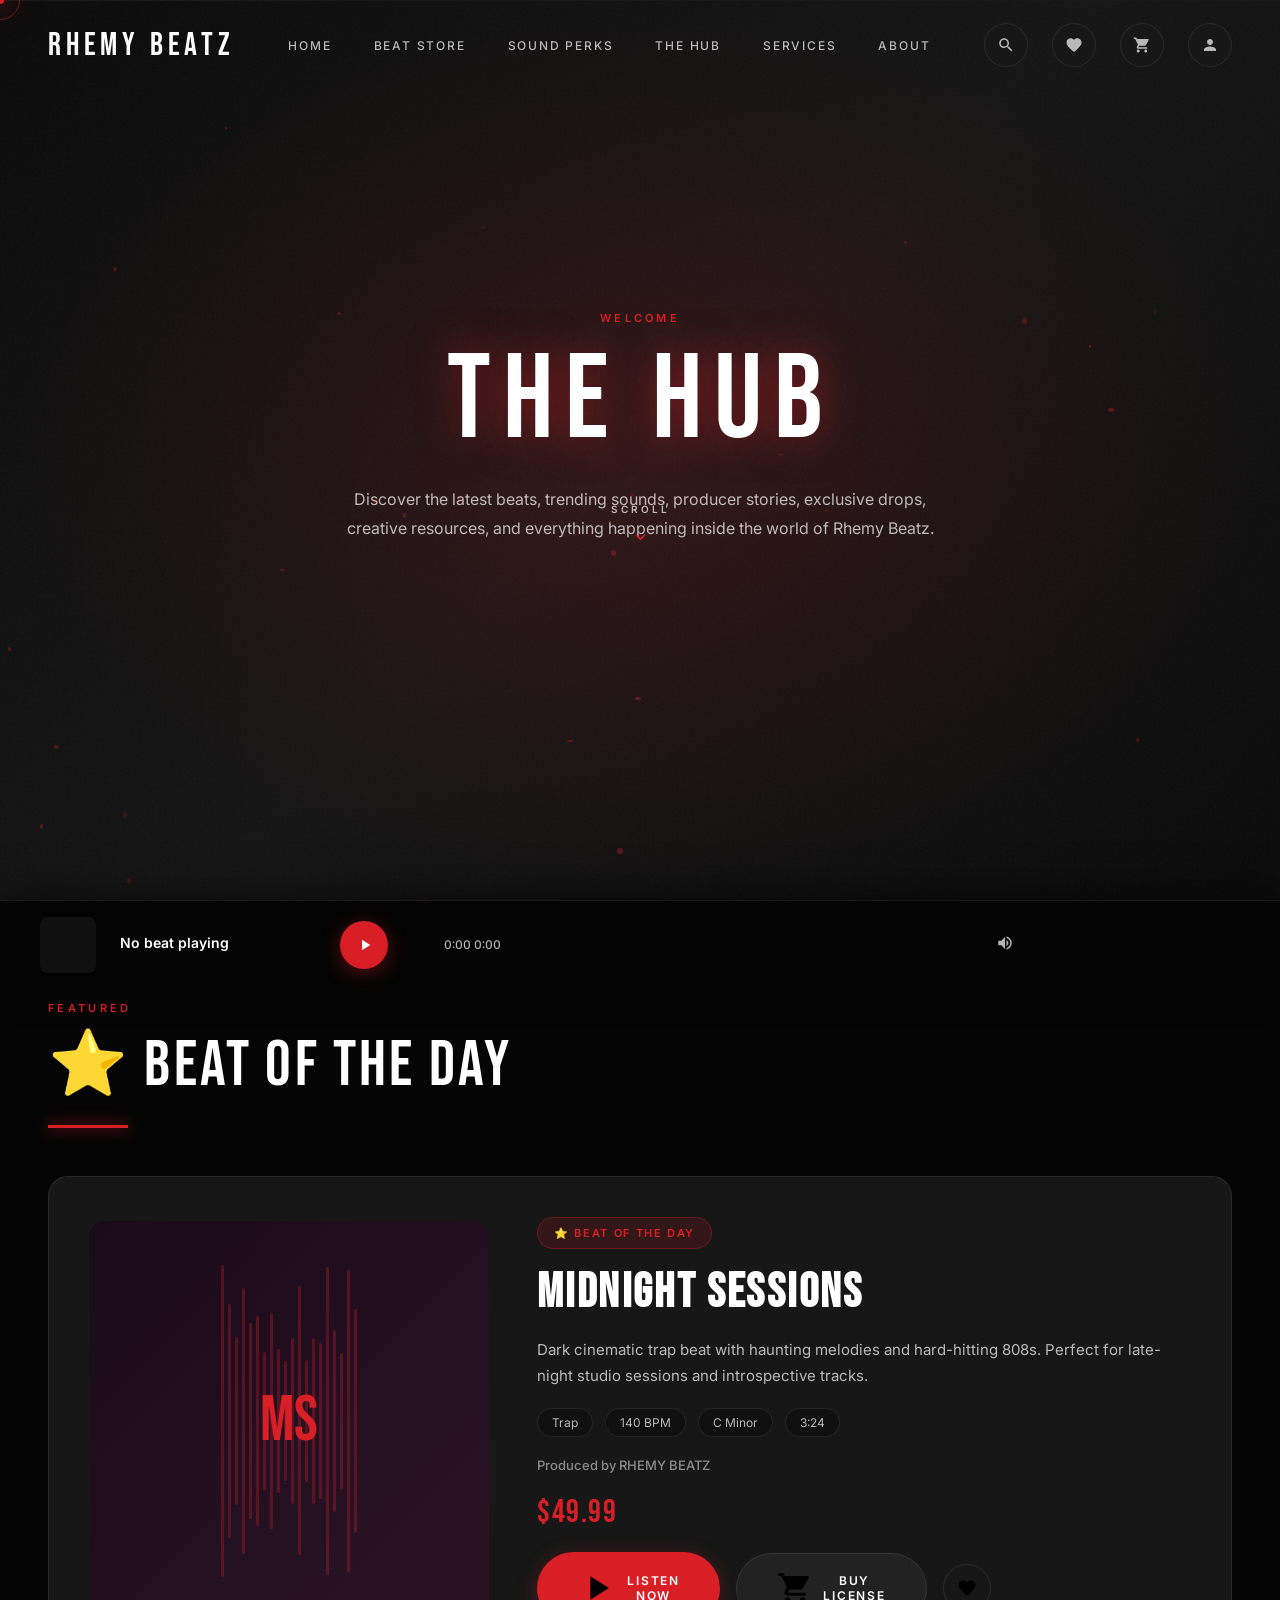
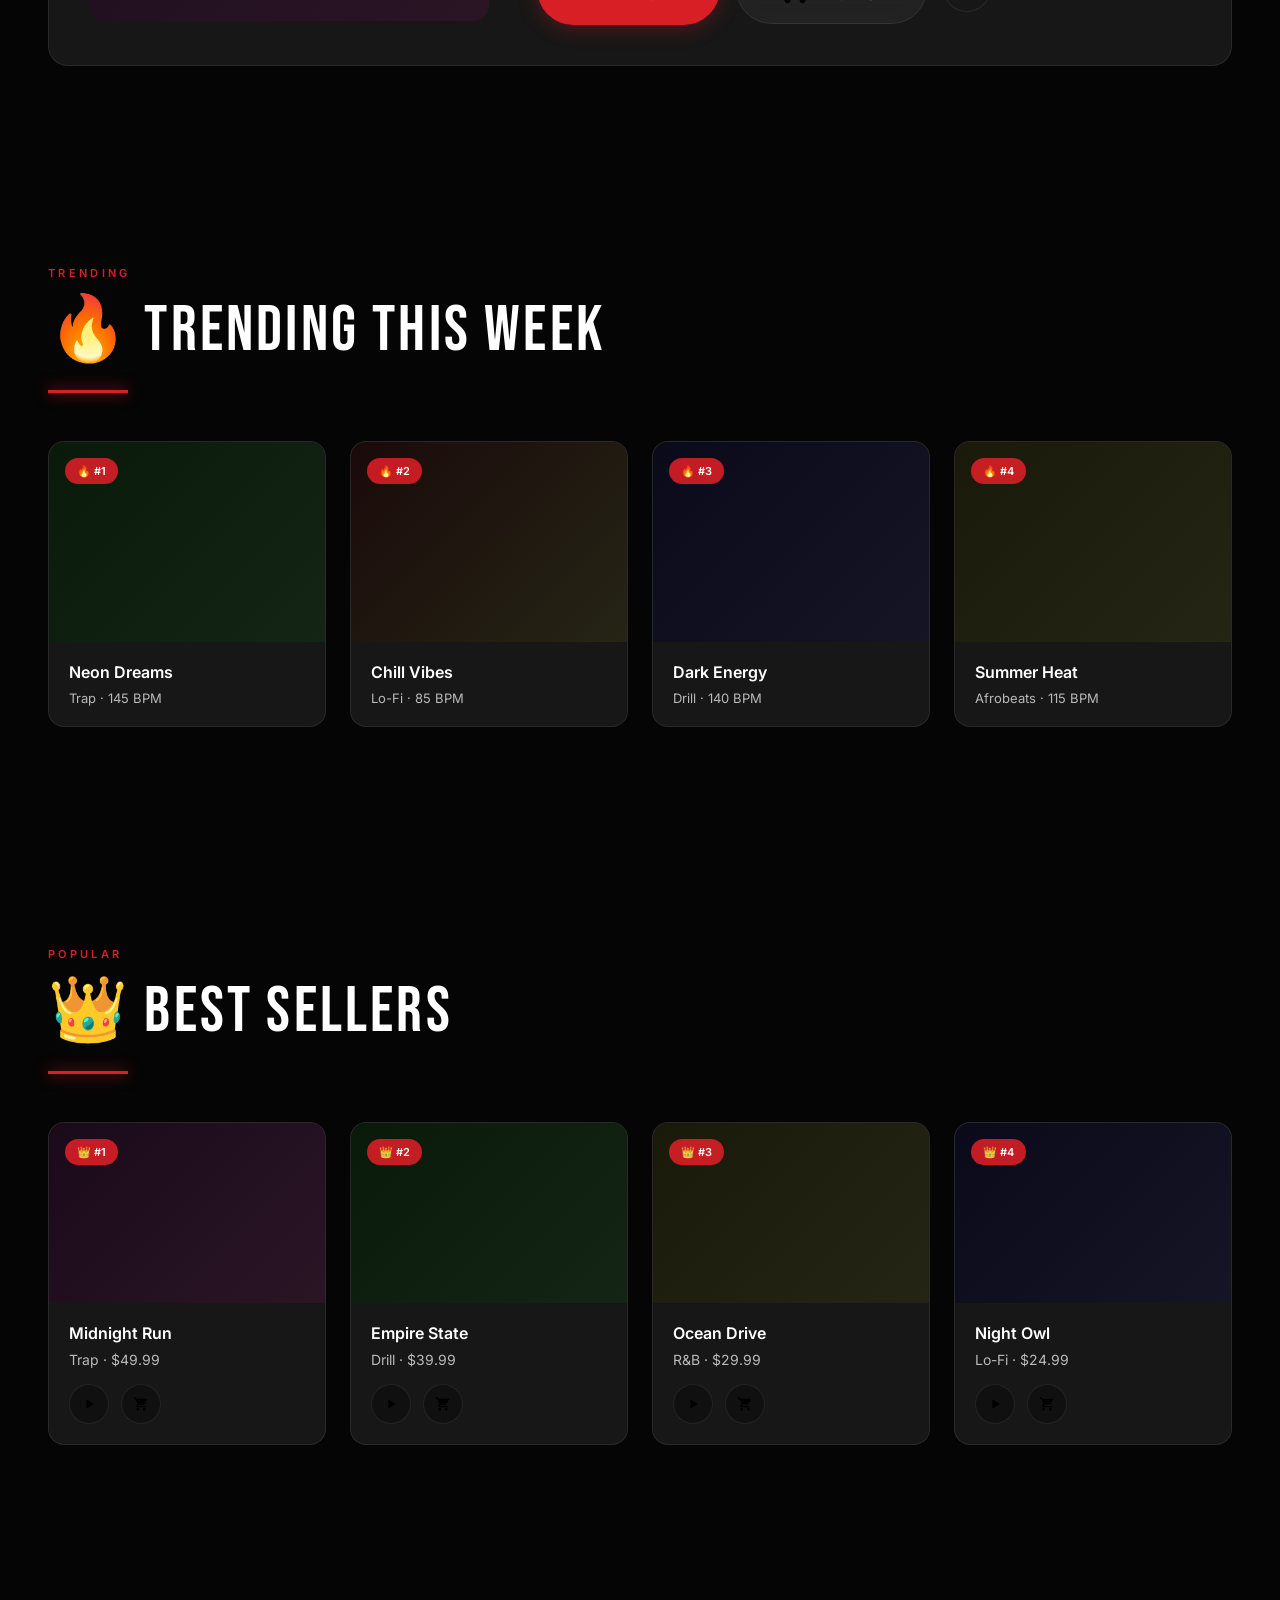
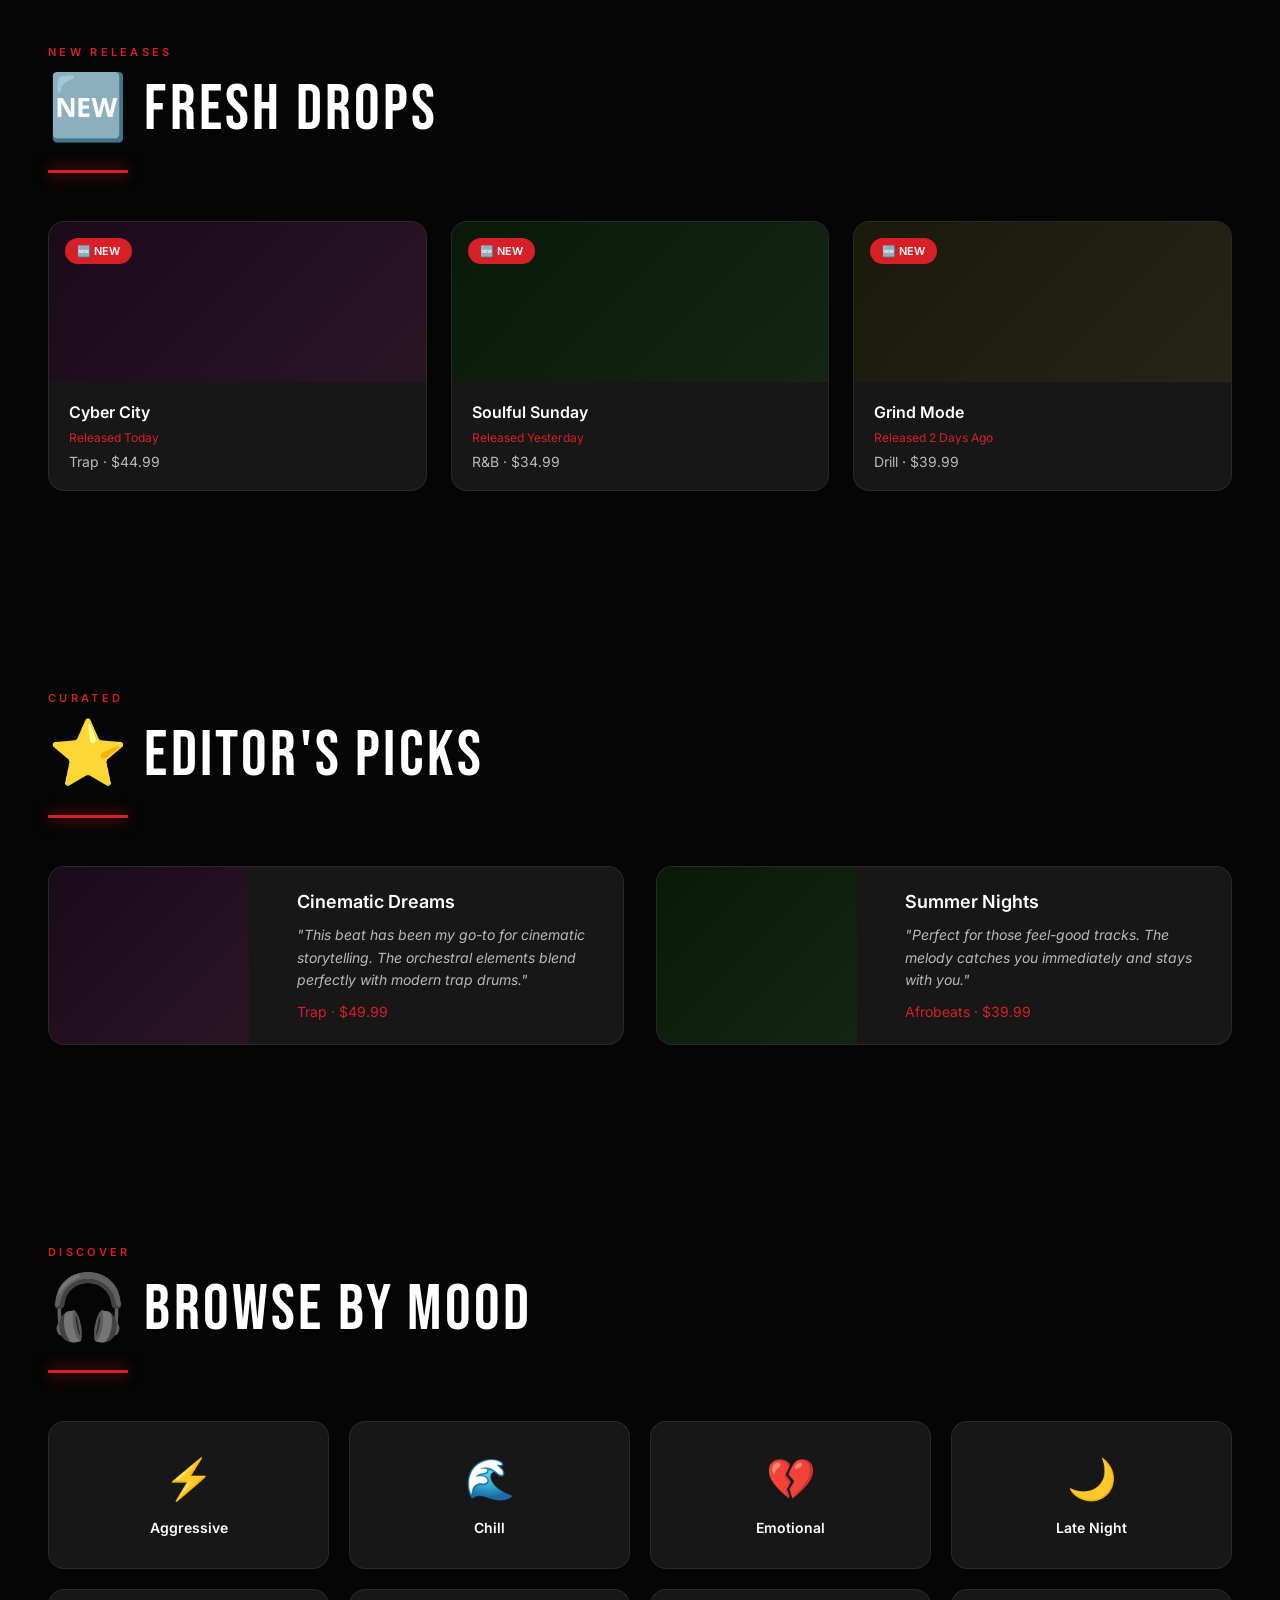
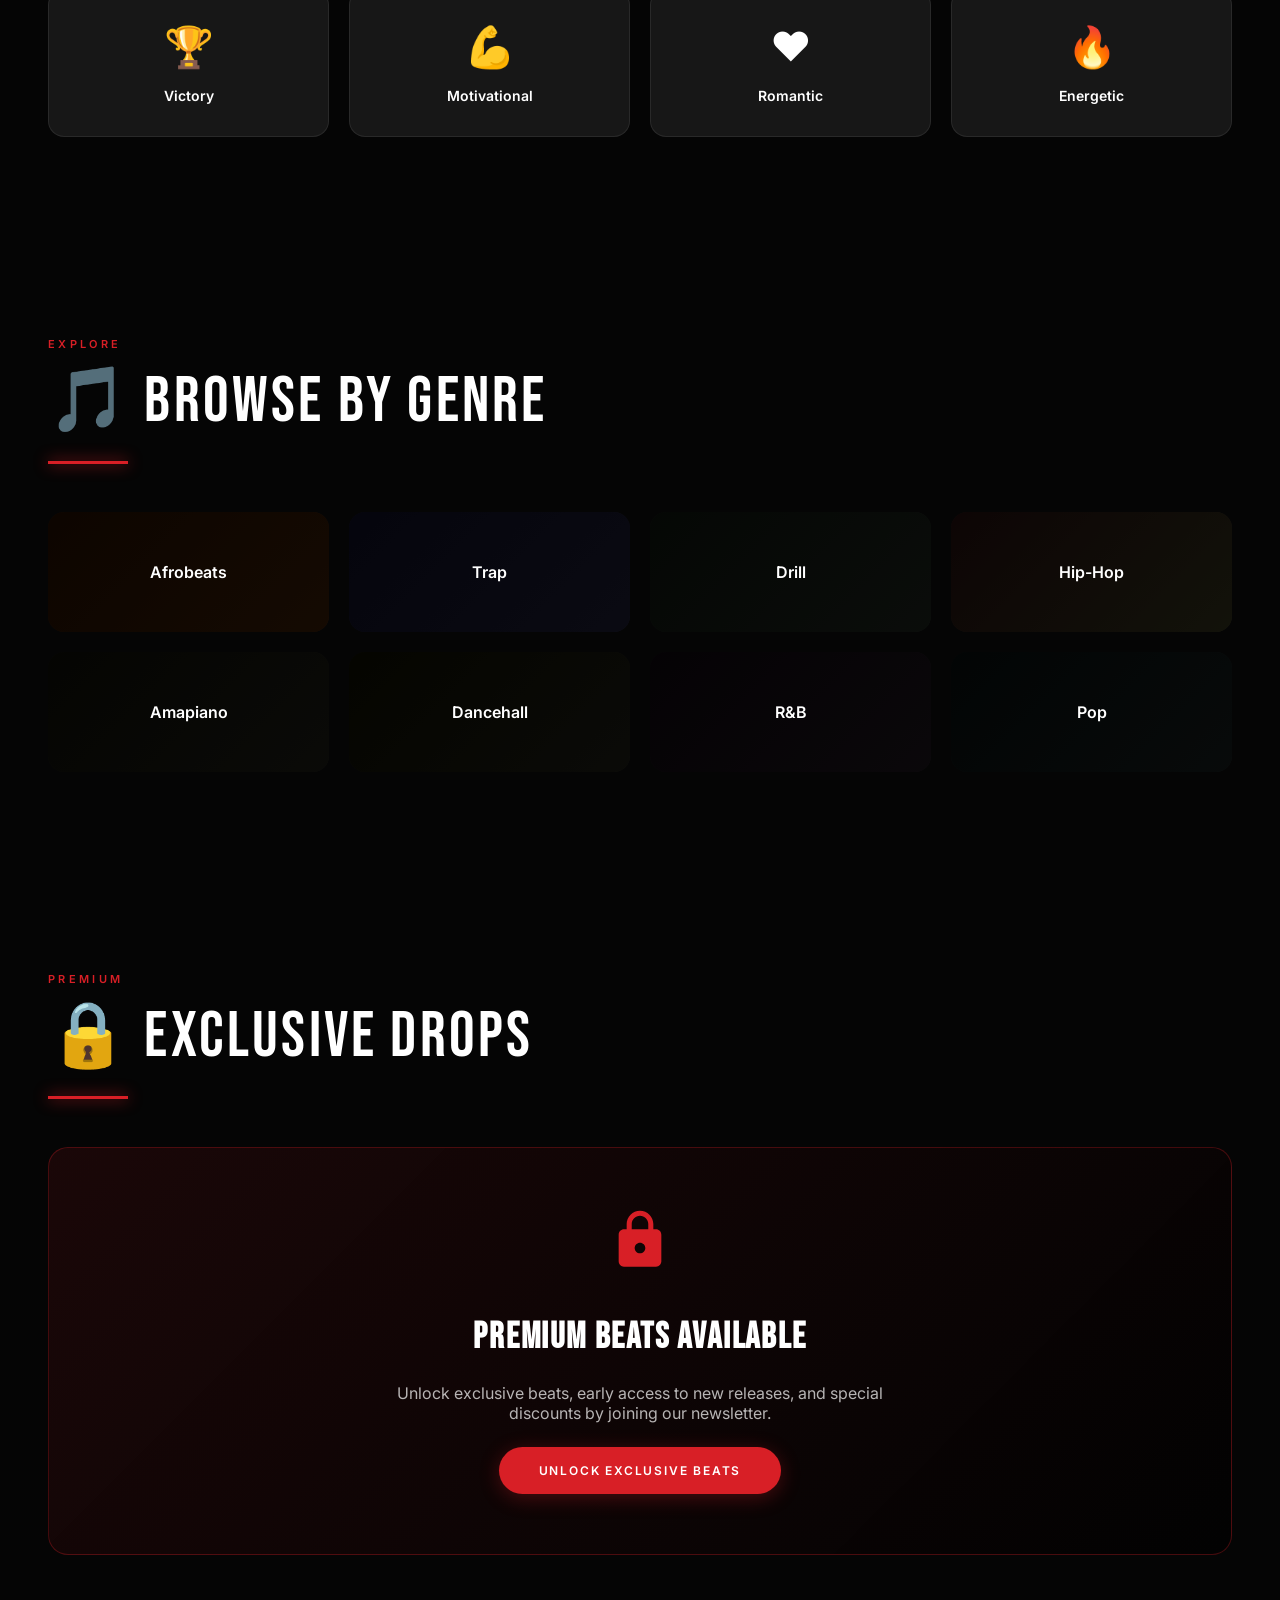
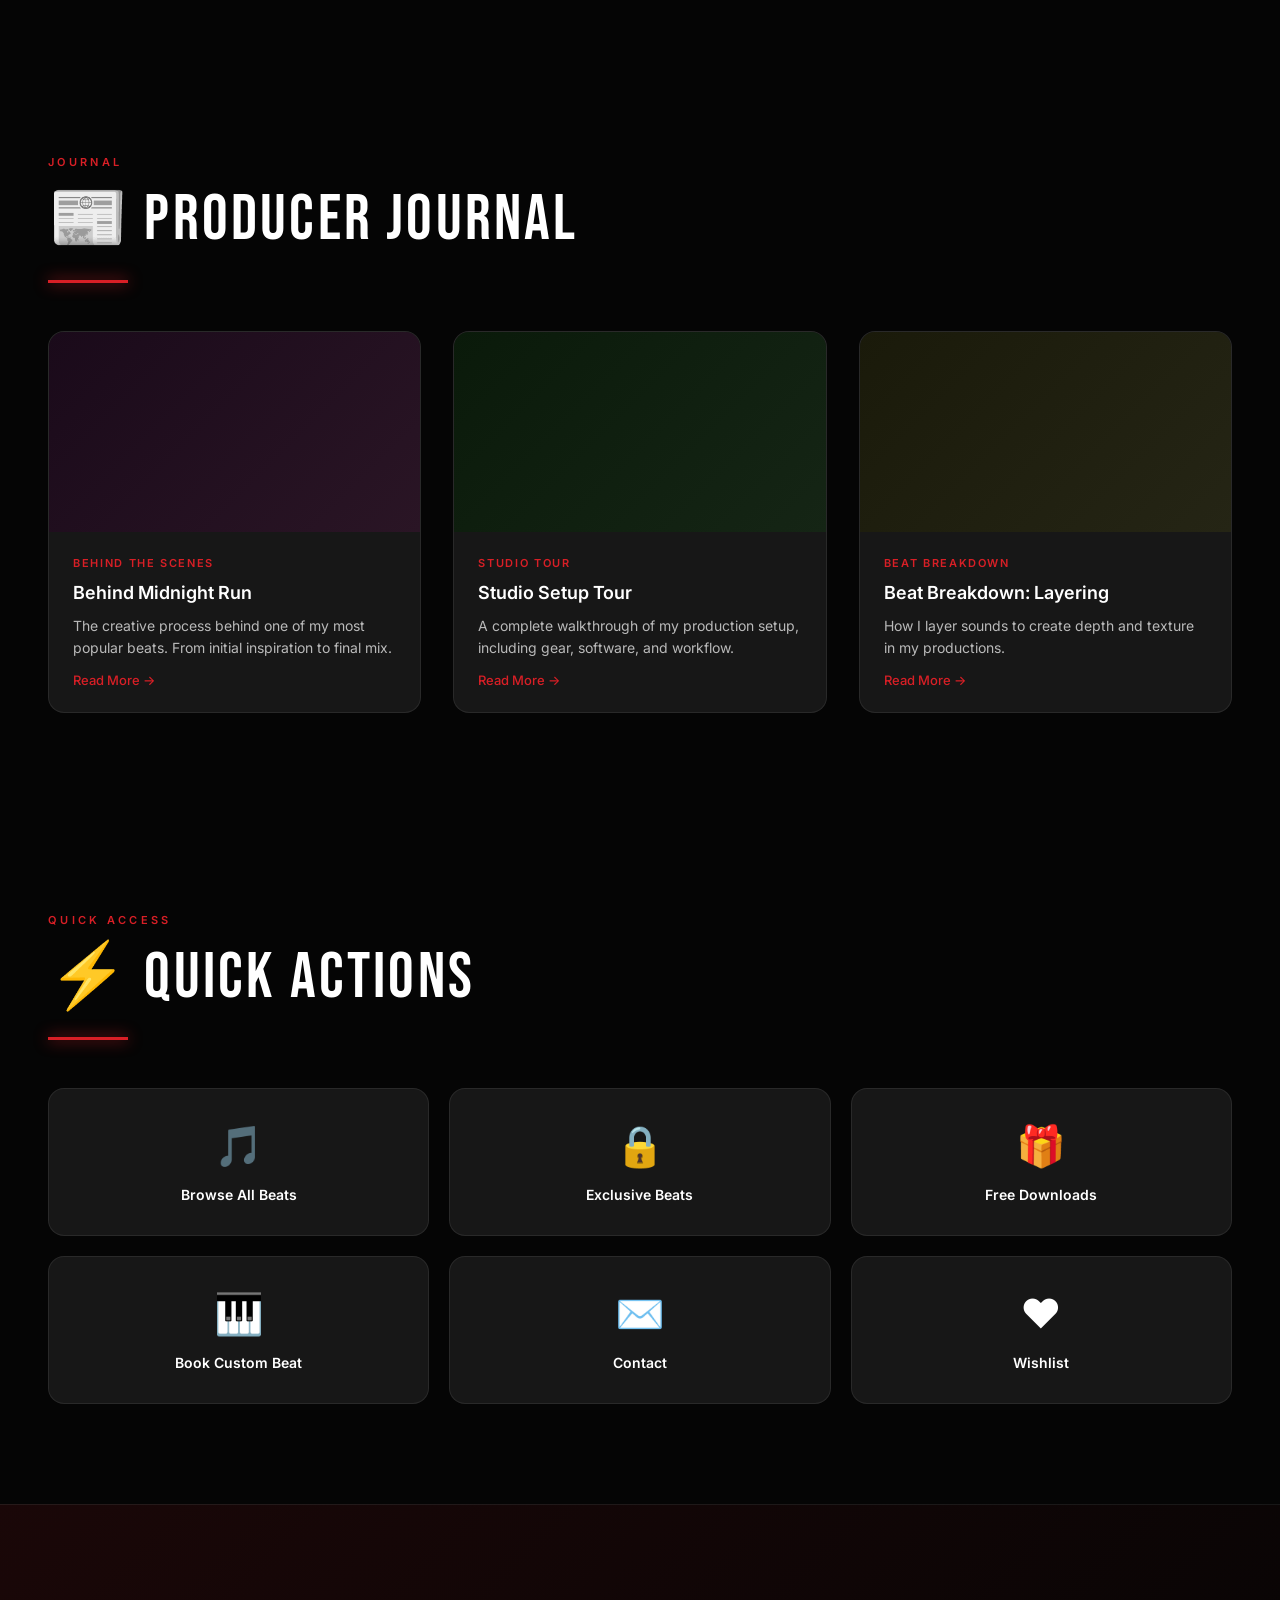
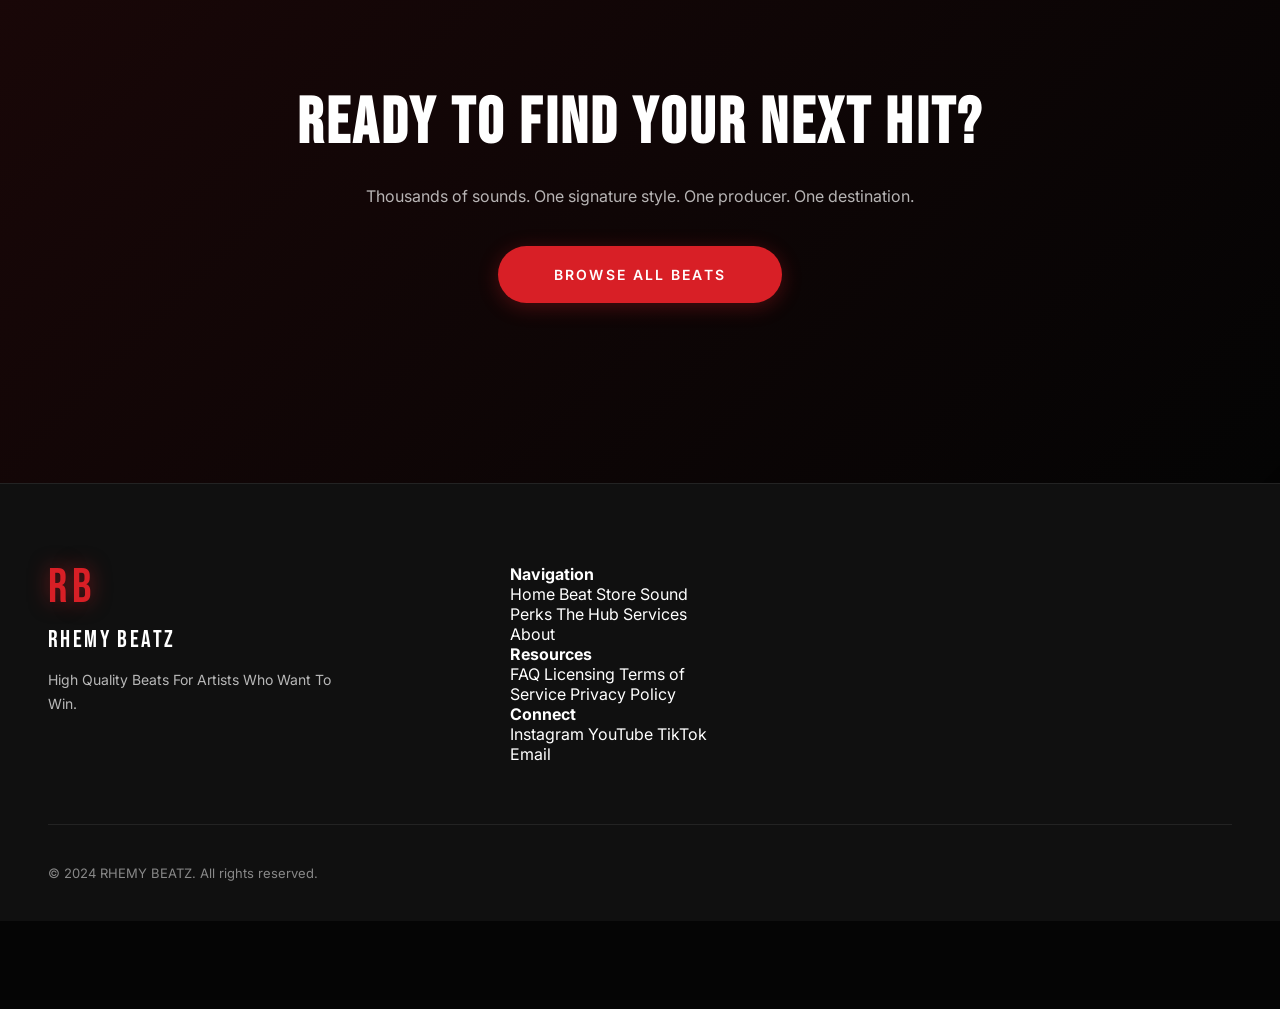
==== commit 91256134: "Fixed the fonts and branding names" ====
--- a/hub.html
+++ b/hub.html
@@ -39,7 +39,7 @@
     <button class="nav-action-btn" title="Search">
       <svg viewBox="0 0 24 24"><path d="M15.5 14h-.79l-.28-.27C15.41 12.59 16 11.11 16 9.5 16 5.91 13.09 3 9.5 3S3 5.91 3 9.5 5.91 16 9.5 16c1.61 0 3.09-.59 4.23-1.57l.27.28v.79l5 4.99L20.49 19l-4.99-5zm-6 0C7.01 14 5 11.99 5 9.5S7.01 5 9.5 5 14 7.01 14 9.5 11.99 14 9.5 14z"/></svg>
     </button>
-    <button class="nav-action-btn" title="Wishlist">
+    <button class="nav-action-btn" title="Wishlist" onclick="window.location.href='wishlist.html'">
       <svg viewBox="0 0 24 24"><path d="M12 21.35l-1.45-1.32C5.4 15.36 2 12.28 2 8.5 2 5.42 4.42 3 7.5 3c1.74 0 3.41.81 4.5 2.09C13.09 3.81 14.76 3 16.5 3 19.58 3 22 5.42 22 8.5c0 3.78-3.4 6.86-8.55 11.54L12 21.35z"/></svg>
     </button>
     <button class="nav-action-btn" title="Cart">
@@ -82,7 +82,7 @@
           <svg viewBox="0 0 24 24"><path d="M15.5 14h-.79l-.28-.27C15.41 12.59 16 11.11 16 9.5 16 5.91 13.09 3 9.5 3S3 5.91 3 9.5 5.91 16 9.5 16c1.61 0 3.09-.59 4.23-1.57l.27.28v.79l5 4.99L20.49 19l-4.99-5zm-6 0C7.01 14 5 11.99 5 9.5S7.01 5 9.5 5 14 7.01 14 9.5 11.99 14 9.5 14z"/></svg>
           Search
         </a>
-        <a href="#" class="mobile-menu-action" data-delay="350">
+        <a href="wishlist.html" class="mobile-menu-action" data-delay="350">
           <svg viewBox="0 0 24 24"><path d="M12 21.35l-1.45-1.32C5.4 15.36 2 12.28 2 8.5 2 5.42 4.42 3 7.5 3c1.74 0 3.41.81 4.5 2.09C13.09 3.81 14.76 3 16.5 3 19.58 3 22 5.42 22 8.5c0 3.78-3.4 6.86-8.55 11.54L12 21.35z"/></svg>
           Wishlist
         </a>
@@ -539,7 +539,7 @@
         <div class="quick-action-icon">✉️</div>
         <h3 class="quick-action-title">Contact</h3>
       </a>
-      <a href="#" class="quick-action-card">
+      <a href="wishlist.html" class="quick-action-card">
         <div class="quick-action-icon">❤️</div>
         <h3 class="quick-action-title">Wishlist</h3>
       </a>
